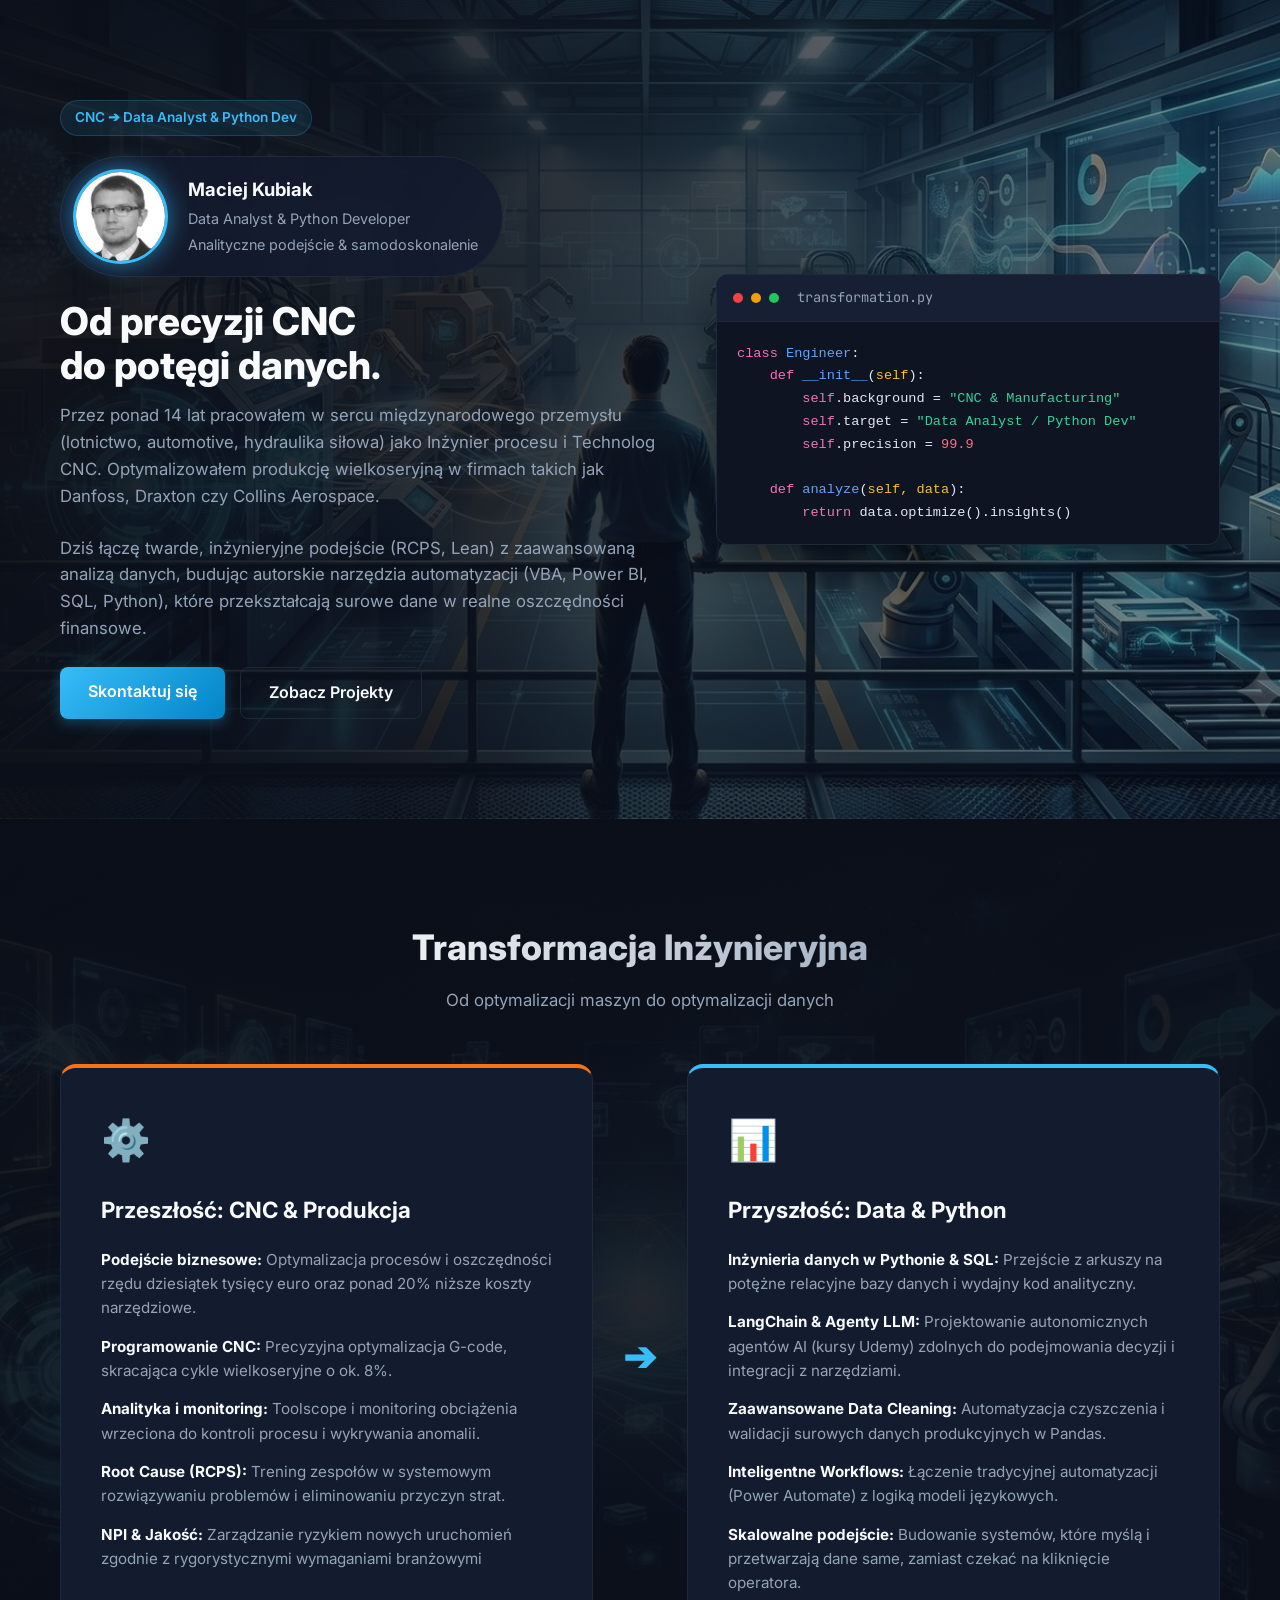
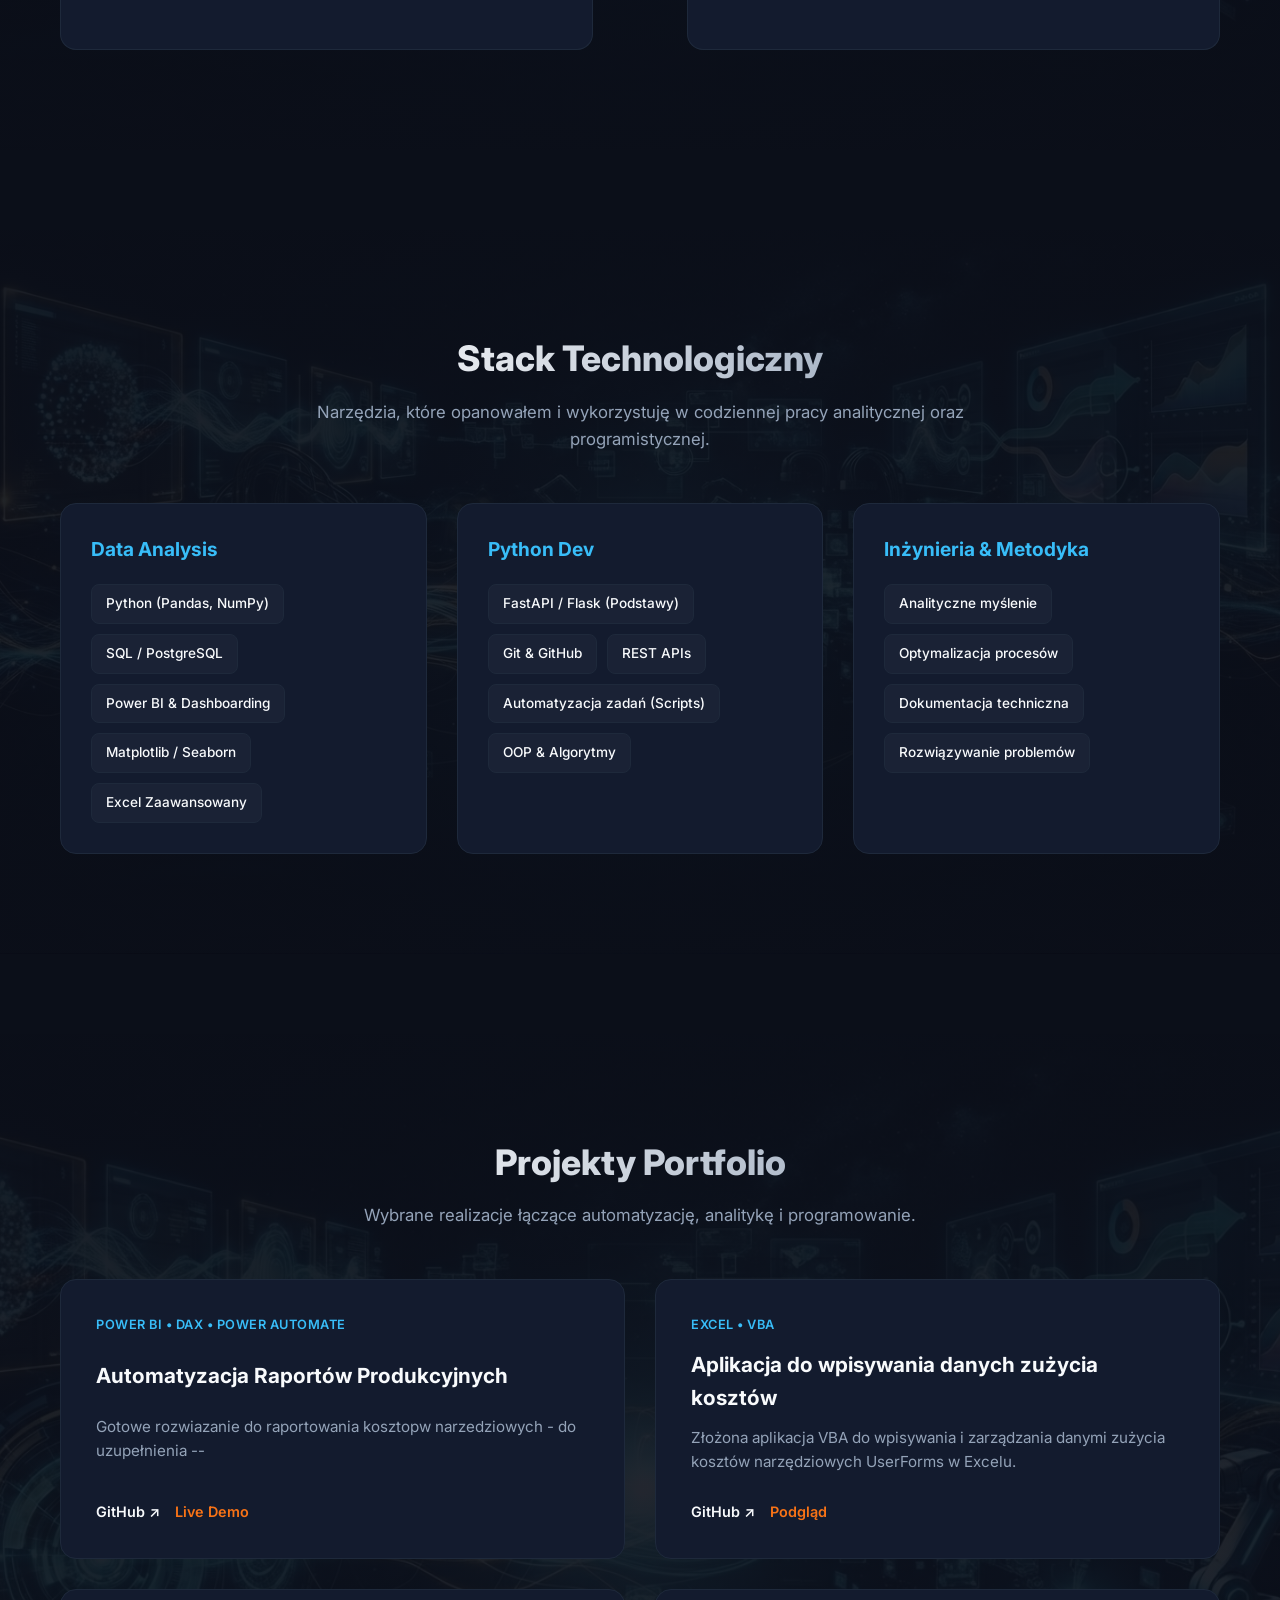
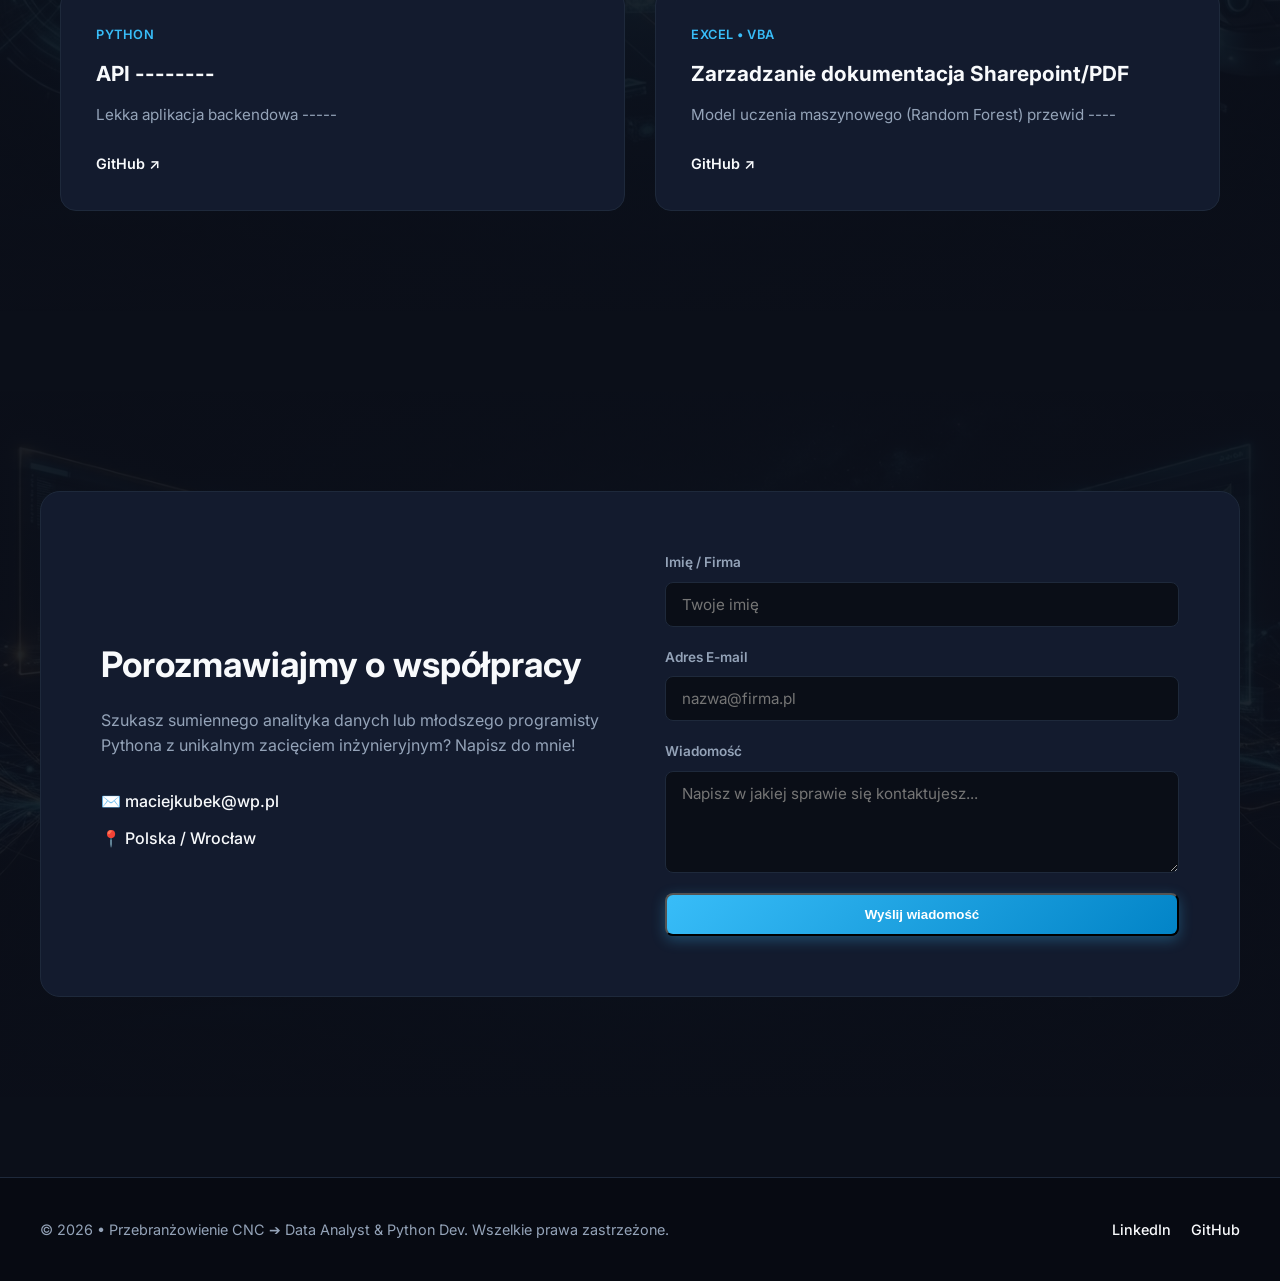
==== index.html @ b167e156 "Beta version of business html card, update css background settings, check data" ====
<!DOCTYPE html>
<html lang="pl">
<head>
    <meta charset="UTF-8">
    <meta name="viewport" content="width=device-width, initial-scale=1.0">
    <title>Od CNC do Danych | Portfolio </title>
    <link rel="stylesheet" href="src/styles/main.css">
    <link rel="stylesheet" href="src/styles/desktop.css" media="(min-width: 768px)">
    <link rel="stylesheet" href="src/styles/mobile.css" media="(max-width: 767px)">
    <link rel="preconnect" href="https://fonts.googleapis.com">
    <link rel="preconnect" href="https://fonts.gstatic.com" crossorigin>
    <link href="https://fonts.googleapis.com/css2?family=Inter:wght@300;400;500;600;700;800&family=JetBrains+Mono:wght@400;700&display=swap" rel="stylesheet">
</head>
<body>

    <!-- Mobile Header / Hamburger Toggle -->
    <header class="mobile-nav-bar">
        <div class="logo">CNC ➔ DATA</div>
        <button class="hamburger" id="hamburgerBtn" aria-label="Menu">
            <span></span>
            <span></span>
            <span></span>
        </button>
    </header>
    <nav class="mobile-menu" id="mobileMenu">
        <a href="#hero">Start</a>
        <a href="#about">Transformacja</a>
        <a href="#skills">Umiejętności</a>
        <a href="#projects">Projekty</a>
        <a href="#contact">Kontakt</a>
    </nav>

    <!-- HERO SECTION - Full width background (outside main-container) -->
    <section id="hero" class="hero-section">
        <div class="hero-inner-wrapper">
            <div class="hero-content">
                <div class="badge">CNC ➔ Data Analyst & Python Dev</div>
                
                <!-- Wyeksponowany personal brand w lewej kolumnie -->
                <div class="hero-profile-box">
                    <img src="src/images/author.jpg" alt="Autor portfolio" class="hero-avatar-large">
                    <div class="hero-profile-text">
                        <strong>Maciej Kubiak</strong>
                        <span>Data Analyst & Python Developer<br>
                        Analityczne podejście & samodoskonalenie</span>
                    </div>
                </div>

                <h1>Od precyzji CNC<br>do potęgi danych.</h1>
                
                <p class="hero-subtitle">
                    Przez ponad 14 lat pracowałem w sercu międzynarodowego przemysłu (lotnictwo, automotive, hydraulika siłowa) jako Inżynier procesu i Technolog CNC. Optymalizowałem produkcję wielkoseryjną w firmach takich jak Danfoss, Draxton czy Collins Aerospace.
                </p>

                <p class="hero-subtitle">
                    Dziś łączę twarde, inżynieryjne podejście (RCPS, Lean) z zaawansowaną analizą danych, budując autorskie narzędzia automatyzacji (VBA, Power BI, SQL, Python), które przekształcają surowe dane w realne oszczędności finansowe.
                </p>

                <div class="hero-buttons">
                    <a href="#contact" class="btn btn-primary">Skontaktuj się</a>
                    <a href="#projects" class="btn btn-outline">Zobacz Projekty</a>
                </div>
            </div>
            
            <div class="hero-card-visual">
                <div class="terminal-box">
                    <div class="terminal-header">
                        <span class="dot red"></span>
                        <span class="dot yellow"></span>
                        <span class="dot green"></span>
                        <span class="terminal-title">transformation.py</span>
                    </div>
                    <pre><code><span class="keyword">class</span> <span class="title">Engineer</span>:
    <span class="keyword">def</span> <span class="title">__init__</span>(<span class="params">self</span>):
        <span class="keyword">self</span>.background = <span class="string">"CNC & Manufacturing"</span>
        <span class="keyword">self</span>.target = <span class="string">"Data Analyst / Python Dev"</span>
        <span class="keyword">self</span>.precision = <span class="number">99.9</span>

    <span class="keyword">def</span> <span class="title">analyze</span>(<span class="params">self, data</span>):
        <span class="keyword">return</span> data.optimize().insights()</code></pre>
                </div>
            </div>
        </div>
    </section>

    <!-- MAIN CONTAINER FOR THE REST OF THE SITE -->
    <main class="main-container">

        <!-- ABOUT / TRANSFORMATION SECTION -->
        <section id="about" class="about-section">
            <div class="section-header">
                <h2>Transformacja Inżynieryjna</h2>
                <p>Od optymalizacji maszyn do optymalizacji danych</p>
            </div>
            <div class="comparison-grid">
                <div class="comp-card cnc-side">
                    <div class="comp-icon">⚙️</div>
                    <h3>Przeszłość: CNC & Produkcja</h3>
                    <ul class="comp-list">
                        <li><strong>Podejście biznesowe:</strong> Optymalizacja procesów i oszczędności rzędu dziesiątek tysięcy euro oraz ponad 20% niższe koszty narzędziowe.</li>
                        <li><strong>Programowanie CNC:</strong> Precyzyjna optymalizacja G-code, skracająca cykle wielkoseryjne o ok. 8%.</li>
                        <li><strong>Analityka i monitoring:</strong> Toolscope i monitoring obciążenia wrzeciona do kontroli procesu i wykrywania anomalii.</li>
                        <li><strong>Root Cause (RCPS):</strong> Trening zespołów w systemowym rozwiązywaniu problemów i eliminowaniu przyczyn strat.</li>
                        <li><strong>NPI & Jakość:</strong> Zarządzanie ryzykiem nowych uruchomień zgodnie z rygorystycznymi wymaganiami branżowymi</li>
                    </ul>
                </div>
                <div class="arrow-bridge">➔</div>
                <div class="comp-card data-side">
                    <div class="comp-icon">📊</div>
                    <h3>Przyszłość: Data & Python</h3>
                    <ul class="comp-list">
                        <li><strong>Inżynieria danych w Pythonie & SQL:</strong> Przejście z arkuszy na potężne relacyjne bazy danych i wydajny kod analityczny.</li>
                        <li><strong>LangChain & Agenty LLM:</strong> Projektowanie autonomicznych agentów AI (kursy Udemy) zdolnych do podejmowania decyzji i integracji z narzędziami.</li>
                        <li><strong>Zaawansowane Data Cleaning:</strong> Automatyzacja czyszczenia i walidacji surowych danych produkcyjnych w Pandas.</li>
                        <li><strong>Inteligentne Workflows:</strong> Łączenie tradycyjnej automatyzacji (Power Automate) z logiką modeli językowych.</li>
                        <li><strong>Skalowalne podejście:</strong> Budowanie systemów, które myślą i przetwarzają dane same, zamiast czekać na kliknięcie operatora.</li>
                    </ul>
                </div>
            </div>
        </section>

        <!-- SKILLS / TECH STACK -->
        <section id="skills" class="skills-section">
            <div class="section-header">
                <h2>Stack Technologiczny</h2>
                <p>Narzędzia, które opanowałem i wykorzystuję w codziennej pracy analitycznej oraz programistycznej.</p>
            </div>
            <div class="skills-grid">
                <div class="skill-category">
                    <h3>Data Analysis</h3>
                    <div class="skill-chips">
                        <span class="chip">Python (Pandas, NumPy)</span>
                        <span class="chip">SQL / PostgreSQL</span>
                        <span class="chip">Power BI & Dashboarding</span>
                        <span class="chip">Matplotlib / Seaborn</span>
                        <span class="chip">Excel Zaawansowany</span>
                    </div>
                </div>
                <div class="skill-category">
                    <h3>Python Dev</h3>
                    <div class="skill-chips">
                        <span class="chip">FastAPI / Flask (Podstawy)</span>
                        <span class="chip">Git & GitHub</span>
                        <span class="chip">REST APIs</span>
                        <span class="chip">Automatyzacja zadań (Scripts)</span>
                        <span class="chip">OOP & Algorytmy</span>
                    </div>
                </div>
                <div class="skill-category">
                    <h3>Inżynieria & Metodyka</h3>
                    <div class="skill-chips">
                        <span class="chip">Analityczne myślenie</span>
                        <span class="chip">Optymalizacja procesów</span>
                        <span class="chip">Dokumentacja techniczna</span>
                        <span class="chip">Rozwiązywanie problemów</span>
                    </div>
                </div>
            </div>
        </section>

        <!-- PROJECTS PORTFOLIO -->
        <section id="projects" class="projects-section">
            <div class="section-header">
                <h2>Projekty Portfolio</h2>
                <p>Wybrane realizacje łączące automatyzację, analitykę i programowanie.</p>
            </div>
            <div class="projects-grid">
                <div class="project-card">
                    <div class="project-tag">Power BI • DAX • Power Automate </div>
                    <h3>Automatyzacja Raportów Produkcyjnych</h3>
                    <p>Gotowe rozwiazanie do raportowania kosztopw narzedziowych - do uzupełnienia --</p>
                    <div class="project-links">
                        <a href="https://github.com" target="_blank" class="project-link">GitHub ↗</a>
                        <a href="#" class="project-link demo">Live Demo</a>
                    </div>
                </div>
                <div class="project-card">
                    <div class="project-tag">Excel • VBA</div>
                    <h3>Aplikacja do wpisywania danych zużycia kosztów</h3>
                    <p>Złożona aplikacja VBA do wpisywania i zarządzania danymi zużycia kosztów narzędziowych UserForms w Excelu.</p>
                    <div class="project-links">
                        <a href="https://github.com" target="_blank" class="project-link">GitHub ↗</a>
                        <a href="#" class="project-link demo">Podgląd</a>
                    </div>
                </div>
                <div class="project-card">
                    <div class="project-tag">Python </div>
                    <h3>API --------</h3>
                    <p>Lekka aplikacja backendowa -----</p>
                    <div class="project-links">
                        <a href="https://github.com" target="_blank" class="project-link">GitHub ↗</a>
                    </div>
                </div>
                <div class="project-card">
                    <div class="project-tag">Excel • VBA</div>
                    <h3>Zarzadzanie dokumentacja Sharepoint/PDF</h3>
                    <p>Model uczenia maszynowego (Random Forest) przewid ---- </p>
                    <div class="project-links">
                        <a href="https://github.com" target="_blank" class="project-link">GitHub ↗</a>
                    </div>
                </div>
            </div>
        </section>

        <!-- CONTACT SECTION -->
        <section id="contact" class="contact-section">
            <div class="contact-container">
                <div class="contact-text">
                    <h2>Porozmawiajmy o współpracy</h2>
                    <p>Szukasz sumiennego analityka danych lub młodszego programisty Pythona z unikalnym zacięciem inżynieryjnym? Napisz do mnie!</p>
                    <div class="contact-details">
                        <span>✉️ maciejkubek@wp.pl</span>
                        <span>📍 Polska / Wrocław </span>
                    </div>
                </div>
                <form class="contact-form" id="contactForm" onsubmit="event.preventDefault(); alert('Wiadomość wysłana pomyślnie!');">
                    <div class="form-group">
                        <label for="name">Imię / Firma</label>
                        <input type="text" id="name" required placeholder="Twoje imię">
                    </div>
                    <div class="form-group">
                        <label for="email">Adres E-mail</label>
                        <input type="email" id="email" required placeholder="nazwa@firma.pl">
                    </div>
                    <div class="form-group">
                        <label for="message">Wiadomość</label>
                        <textarea id="message" rows="4" required placeholder="Napisz w jakiej sprawie się kontaktujesz..."></textarea>
                    </div>
                    <button type="submit" class="btn btn-primary btn-full">Wyślij wiadomość</button>
                </form>
            </div>
        </section>
    </main>

    <footer>
        <div class="footer-content">
            <p>&copy; 2026 • Przebranżowienie CNC ➔ Data Analyst & Python Dev. Wszelkie prawa zastrzeżone.</p>
            <div class="socials">
                <a href="https://linkedin.com" target="_blank">LinkedIn</a>
                <a href="https://github.com" target="_blank">GitHub</a>
            </div>
        </div>
    </footer>

    <script src="src/js/main.js"></script>
</body>
</html>
---- src/styles/main.css ----
* {
    box-sizing: border-box;
    margin: 0;
    padding: 0;
}

:root {
    --bg-color: #0b0f19;
    --card-bg: #131b2e;
    --card-border: #1e293b;
    --text-main: #f8fafc;
    --text-muted: #94a3b8;
    --accent-blue: #38bdf8;
    --accent-orange: #f97316;
    --accent-green: #22c55e;
    --font-sans: 'Inter', sans-serif;
    --font-mono: 'JetBrains Mono', monospace;
}

html {
    scroll-behavior: smooth;
}

body {
    background-color: var(--bg-color);
    color: var(--text-main);
    font-family: var(--font-sans);
    line-height: 1.6;
    overflow-x: hidden;
}

/* Mobile Nav Bar (Hidden on desktop) */
.mobile-nav-bar {
    display: none;
    position: fixed;
    top: 0;
    left: 0;
    width: 100%;
    height: 60px;
    background: rgba(11, 15, 25, 0.95);
    backdrop-filter: blur(10px);
    z-index: 1000;
    justify-content: space-between;
    align-items: center;
    padding: 0 20px;
    border-bottom: 1px solid var(--card-border);
}

.mobile-nav-bar .logo {
    font-weight: 800;
    color: var(--accent-blue);
    font-size: 1.1rem;
}

.hamburger {
    background: none;
    border: none;
    cursor: pointer;
    display: flex;
    flex-direction: column;
    justify-content: space-between;
    width: 24px;
    height: 18px;
}

.hamburger span {
    display: block;
    height: 2px;
    width: 100%;
    background: var(--text-main);
    border-radius: 2px;
    transition: 0.3s;
}

.mobile-menu {
    display: none;
    position: fixed;
    top: 60px;
    left: 0;
    width: 100%;
    background: var(--card-bg);
    flex-direction: column;
    padding: 20px;
    border-bottom: 1px solid var(--card-border);
    z-index: 999;
}

.mobile-menu.active {
    display: flex;
}

.mobile-menu a {
    color: var(--text-main);
    text-decoration: none;
    padding: 12px 0;
    font-weight: 500;
    border-bottom: 1px solid rgba(255,255,255,0.05);
}

.mobile-menu a:last-child {
    border-bottom: none;
}

/* Buttons */
.btn {
    display: inline-block;
    padding: 12px 28px;
    border-radius: 8px;
    font-weight: 600;
    text-decoration: none;
    transition: all 0.2s ease;
    cursor: pointer;
    text-align: center;
}

.btn-primary {
    background: linear-gradient(135deg, var(--accent-blue), #0284c7);
    color: #fff;
    box-shadow: 0 4px 14px rgba(56, 189, 248, 0.3);
}

.btn-primary:hover {
    transform: translateY(-2px);
    box-shadow: 0 6px 20px rgba(56, 189, 248, 0.4);
}

.btn-outline {
    background: transparent;
    color: var(--text-main);
    border: 1px solid var(--card-border);
}

.btn-outline:hover {
    border-color: var(--accent-blue);
    color: var(--accent-blue);
}

.btn-full {
    width: 100%;
}

/* Section Header */
.section-header {
    text-align: center;
    max-width: 700px;
    margin: 0 auto 50px auto;
}

.section-header h2 {
    font-size: 2.2rem;
    font-weight: 800;
    margin-bottom: 12px;
    background: linear-gradient(to right, #fff, var(--text-muted));
    -webkit-background-clip: text;
    -webkit-text-fill-color: transparent;
}

.section-header p {
    color: var(--text-muted);
    font-size: 1.05rem;
}

/* Footer */
footer {
    background: #070a12;
    padding: 40px 20px;
    border-top: 1px solid var(--card-border);
    text-align: center;
    color: var(--text-muted);
    font-size: 0.9rem;
}

.footer-content {
    max-width: 1200px;
    margin: 0 auto;
    display: flex;
    justify-content: space-between;
    align-items: center;
    flex-wrap: wrap;
    gap: 20px;
}

.socials {
    display: flex;
    gap: 20px;
}

.socials a {
    color: var(--text-main);
    text-decoration: none;
    font-weight: 500;
}

.socials a:hover {
    color: var(--accent-blue);
}
---- src/styles/desktop.css ----
/* ================================================================= */
/* Base Setup & Variables                                            */
/* ================================================================= */
* {
    box-sizing: border-box;
    margin: 0;
    padding: 0;
}

:root {
    --bg-color: #0b0f19;
    --card-bg: #131b2e;
    --card-border: #1e293b;
    --text-main: #f8fafc;
    --text-muted: #94a3b8;
    --accent-blue: #38bdf8;
    --accent-orange: #f97316;
    --accent-green: #22c55e;
    --font-sans: 'Inter', sans-serif;
    --font-mono: 'JetBrains Mono', monospace;
}

html {
    scroll-behavior: smooth;
}

body {
    background-color: var(--bg-color);
    color: var(--text-main);
    font-family: var(--font-sans);
    line-height: 1.6;
    overflow-x: hidden;
}

/* --- Main Container --- */
.main-container {
    width: 100%;
    max-width: 100vw;
    overflow-x: hidden;
    margin: 0;
    padding: 0;
}

/* ================================================================= */
/* Navigation & Buttons                                              */
/* ================================================================= */
.mobile-nav-bar {
    display: none;
    position: fixed;
    top: 0;
    left: 0;
    width: 100%;
    height: 60px;
    background: rgba(11, 15, 25, 0.95);
    backdrop-filter: blur(10px);
    z-index: 1000;
    justify-content: space-between;
    align-items: center;
    padding: 0 20px;
    border-bottom: 1px solid var(--card-border);
}

.mobile-nav-bar .logo {
    font-weight: 800;
    color: var(--accent-blue);
    font-size: 1.1rem;
}

.hamburger {
    background: none;
    border: none;
    cursor: pointer;
    display: flex;
    flex-direction: column;
    justify-content: space-between;
    width: 24px;
    height: 18px;
}

.hamburger span {
    display: block;
    height: 2px;
    width: 100%;
    background: var(--text-main);
    border-radius: 2px;
    transition: 0.3s;
}

.mobile-menu {
    display: none;
    position: fixed;
    top: 60px;
    left: 0;
    width: 100%;
    background: var(--card-bg);
    flex-direction: column;
    padding: 20px;
    border-bottom: 1px solid var(--card-border);
    z-index: 999;
}

.mobile-menu.active {
    display: flex;
}

.mobile-menu a {
    color: var(--text-main);
    text-decoration: none;
    padding: 12px 0;
    font-weight: 500;
    border-bottom: 1px solid rgba(255,255,255,0.05);
}

.mobile-menu a:last-child {
    border-bottom: none;
}

/* Buttons */
.btn {
    display: inline-block;
    padding: 12px 28px;
    border-radius: 8px;
    font-weight: 600;
    text-decoration: none;
    transition: all 0.2s ease;
    cursor: pointer;
    text-align: center;
}

.btn-primary {
    background: linear-gradient(135deg, var(--accent-blue), #0284c7);
    color: #fff;
    box-shadow: 0 4px 14px rgba(56, 189, 248, 0.3);
}

.btn-primary:hover {
    transform: translateY(-2px);
    box-shadow: 0 6px 20px rgba(56, 189, 248, 0.4);
}

.btn-outline {
    background: transparent;
    color: var(--text-main);
    border: 1px solid var(--card-border);
}

.btn-outline:hover {
    border-color: var(--accent-blue);
    color: var(--accent-blue);
}

.btn-full {
    width: 100%;
}

/* Section Header */
.section-header {
    text-align: center;
    max-width: 700px;
    margin: 0 auto 50px auto;
}

.section-header h2 {
    font-size: 2.2rem;
    font-weight: 800;
    margin-bottom: 12px;
    background: linear-gradient(to right, #fff, var(--text-muted));
    -webkit-background-clip: text;
    -webkit-text-fill-color: transparent;
}

.section-header p {
    color: var(--text-muted);
    font-size: 1.05rem;
}


/* ================================================================= */
/* Desktop Specific Layout (>768px)                                   */
/* ================================================================= */

/* --- Hero Section --- */
.hero-section {
    position: relative;
    width: 100%;
    margin: 0;
    background-color: #0b0f19;
    overflow: hidden;
}

.hero-section::before {
    content: '';
    position: absolute;
    top: 0;
    left: 50%;
    transform: translateX(-50%);
    width: 100%;
    max-width: 1920px;
    height: 100%;
    background-image: linear-gradient(
            to right, 
            rgba(11, 15, 25, 0.95) 0%, 
            rgba(11, 15, 25, 0.8) 50%, 
            rgba(11, 15, 25, 0.4) 100%
        ),
        url('../images/hero-bg.jpg');
    background-size: cover;
    background-position: center;
    backdrop-filter: blur(4px);
    background-repeat: no-repeat;
    z-index: 0;
}

.hero-inner-wrapper {
    position: relative;
    z-index: 1;
    max-width: 1200px;
    margin: 0 auto;
    display: grid;
    grid-template-columns: 1.1fr 0.9fr;
    gap: 40px;
    align-items: center;
    min-height: 90vh; /* Przywrócona odpowiednia wysokość sekcji startowej */
    padding: 100px 20px;
    box-sizing: border-box;
}

.badge {
    display: inline-block;
    padding: 6px 14px;
    background: rgba(56, 189, 248, 0.1);
    color: var(--accent-blue);
    border-radius: 20px;
    font-size: 0.85rem;
    font-weight: 600;
    margin-bottom: 20px;
    border: 1px solid rgba(56, 189, 248, 0.2);
}

/* Profile Box & Avatar */
.hero-profile-box {
    display: flex;
    align-items: center;
    gap: 20px;
    margin-bottom: 22px;
    background: rgba(19, 27, 46, 0.85);
    border: 1px solid var(--card-border);
    padding: 12px 24px 12px 12px;
    border-radius: 70px;
    width: fit-content;
    backdrop-filter: blur(10px);
}

.hero-avatar-large {
    width: 95px;
    height: 95px;
    border-radius: 50%;
    object-fit: cover;
    object-position: center top;
    border: 3px solid var(--accent-blue);
    box-shadow: 0 0 25px rgba(56, 189, 248, 0.6);
}

.hero-profile-text strong {
    display: block;
    font-size: 1.15rem;
    color: var(--text-main);
    margin-bottom: 2px;
}

.hero-profile-text span {
    font-size: 0.9rem;
    color: var(--text-muted);
}

/* Hero Typography & Content */
.hero-content h1 {
    font-size: 2.4rem;
    font-weight: 800;
    line-height: 1.15;
    margin-bottom: 15px;
}

.hero-subtitle {
    color: var(--text-muted);
    font-size: 1.05rem;
    margin-bottom: 25px;
}

.hero-buttons {
    display: flex;
    gap: 15px;
}

.hero-card-visual {
    position: relative;
    width: 100%;
}

/* Terminal Box Component */
.terminal-box {
    background: #0e1422;
    border: 1px solid var(--card-border);
    border-radius: 12px;
    overflow: hidden;
    box-shadow: 0 20px 40px rgba(0, 0, 0, 0.5);
}

.terminal-header {
    background: #161f33;
    padding: 12px 16px;
    display: flex;
    align-items: center;
    gap: 8px;
    border-bottom: 1px solid var(--card-border);
}

.dot {
    width: 10px;
    height: 10px;
    border-radius: 50%;
}

.dot.red { background: #ef4444; }
.dot.yellow { background: #f59e0b; }
.dot.green { background: #22c55e; }

.terminal-title {
    margin-left: 10px;
    font-size: 0.85rem;
    color: var(--text-muted);
    font-family: var(--font-mono);
}

.terminal-box pre {
    padding: 20px;
    font-family: var(--font-mono);
    font-size: 0.85rem;
    overflow-x: auto;
    color: #e2e8f0;
}

.terminal-box .keyword { color: #f472b6; }
.terminal-box .title { color: #60a5fa; }
.terminal-box .string { color: #34d399; }
.terminal-box .params { color: #fbbf24; }
.terminal-box .number { color: #fb7185; }


/* --- Global Sections (About, Skills, Projects, Contact) --- */
.about-section,
.skills-section,
.projects-section,
.contact-section {
    position: relative;
    width: 100%;
    background-color: #0b0f19;
    overflow: hidden;
    /* Przywrócone solidne paddingi pionowe, żeby sekcje miały odpowiednią wysokość */
    padding-top: 100px;
    padding-bottom: 100px;
    margin-bottom: 80px;
}

.about-section::before,
.skills-section::before,
.projects-section::before,
.contact-section::before {
    content: '';
    position: absolute;
    top: 0;
    left: 50%;
    transform: translateX(-50%);
    width: 100%;
    max-width: 1920px;
    height: 100%;
    background-image: linear-gradient(
            to bottom, 
            rgba(11, 15, 25, 0.95) 0%, 
            rgba(11, 15, 25, 0.90) 50%, 
            rgba(11, 15, 25, 0.95) 100%
        ),
        url('../images/background.jpg');
    background-size: cover;
    background-position: center;
    background-repeat: no-repeat;
    z-index: 0;
}

.about-section > *,
.skills-section > *,
.projects-section > *,
.contact-section > * {
    position: relative;
    z-index: 1;
}

/* --- About / Transformation Section --- */
.comparison-grid {
    max-width: 1200px;
    margin: 0 auto;
    padding: 0 20px;
    display: grid;
    grid-template-columns: 1fr auto 1fr;
    gap: 30px;
    align-items: center;
    box-sizing: border-box;
}

.comp-card {
    background: var(--card-bg);
    border: 1px solid var(--card-border);
    border-radius: 16px;
    padding: 40px;
    height: 100%;
}

.cnc-side { border-top: 4px solid var(--accent-orange); }
.data-side { border-top: 4px solid var(--accent-blue); }

.comp-icon {
    font-size: 2.5rem;
    margin-bottom: 20px;
}

.comp-card h3 {
    font-size: 1.4rem;
    margin-bottom: 20px;
}

.comp-list {
    list-style: none;
}

.comp-list li {
    margin-bottom: 14px;
    color: var(--text-muted);
    font-size: 0.95rem;
}

.comp-list li strong {
    color: var(--text-main);
}

.arrow-bridge {
    font-size: 2.5rem;
    color: var(--accent-blue);
    text-align: center;
    font-weight: bold;
}

/* --- Skills Section --- */
.skills-grid {
    max-width: 1200px;
    margin: 0 auto;
    padding: 0 20px;
    display: grid;
    grid-template-columns: repeat(3, 1fr);
    gap: 30px;
    box-sizing: border-box;
}

.skill-category {
    background: var(--card-bg);
    border: 1px solid var(--card-border);
    border-radius: 16px;
    padding: 30px;
}

.skill-category h3 {
    font-size: 1.2rem;
    margin-bottom: 20px;
    color: var(--accent-blue);
}

.skill-chips {
    display: flex;
    flex-wrap: wrap;
    gap: 10px;
}

.chip {
    background: rgba(255, 255, 255, 0.03);
    border: 1px solid var(--card-border);
    padding: 8px 14px;
    border-radius: 8px;
    font-size: 0.85rem;
    font-weight: 500;
}

/* --- Projects Section --- */
.projects-grid {
    max-width: 1200px;
    margin: 0 auto;
    padding: 0 20px;
    display: grid;
    grid-template-columns: repeat(2, 1fr);
    gap: 30px;
    box-sizing: border-box;
}

.project-card {
    background: var(--card-bg);
    border: 1px solid var(--card-border);
    border-radius: 16px;
    padding: 35px;
    display: flex;
    flex-direction: column;
    justify-content: space-between;
    transition: transform 0.2s ease, border-color 0.2s ease;
}

.project-card:hover {
    transform: translateY(-5px);
    border-color: var(--accent-blue);
}

.project-tag {
    font-size: 0.8rem;
    font-weight: 600;
    color: var(--accent-blue);
    text-transform: uppercase;
    letter-spacing: 0.5px;
    margin-bottom: 12px;
}

.project-card h3 {
    font-size: 1.3rem;
    margin-bottom: 12px;
}

.project-card p {
    color: var(--text-muted);
    font-size: 0.95rem;
    margin-bottom: 25px;
}

.project-links {
    display: flex;
    gap: 15px;
}

.project-link {
    color: var(--text-main);
    text-decoration: none;
    font-weight: 600;
    font-size: 0.9rem;
}

.project-link:hover {
    color: var(--accent-blue);
}

.project-link.demo {
    color: var(--accent-orange);
}

/* --- Contact Section --- */
.contact-container {
    max-width: 1200px;
    margin: 0 auto;
    padding: 60px;
    background: var(--card-bg);
    border: 1px solid var(--card-border);
    border-radius: 20px;
    display: grid;
    grid-template-columns: 1fr 1fr;
    gap: 50px;
    align-items: center;
    box-sizing: border-box;
}

.contact-text h2 {
    font-size: 2.2rem;
    margin-bottom: 15px;
}

.contact-text p {
    color: var(--text-muted);
    margin-bottom: 30px;
}

.contact-details {
    display: flex;
    flex-direction: column;
    gap: 12px;
    color: var(--text-main);
    font-weight: 500;
}

.contact-form {
    display: flex;
    flex-direction: column;
    gap: 20px;
}

.form-group {
    display: flex;
    flex-direction: column;
    gap: 8px;
}

.form-group label {
    font-size: 0.85rem;
    font-weight: 600;
    color: var(--text-muted);
}

.form-group input, 
.form-group textarea {
    background: #0a0e17;
    border: 1px solid var(--card-border);
    border-radius: 8px;
    padding: 12px 16px;
    color: var(--text-main);
    font-family: var(--font-sans);
    font-size: 0.95rem;
}

.form-group input:focus, 
.form-group textarea:focus {
    outline: none;
    border-color: var(--accent-blue);
}

/* ================================================================= */
/* Footer                                                            */
/* ================================================================= */
footer {
    background: #070a12;
    padding: 40px 20px;
    border-top: 1px solid var(--card-border);
    text-align: center;
    color: var(--text-muted);
    font-size: 0.9rem;
}

.footer-content {
    max-width: 1200px;
    margin: 0 auto;
    display: flex;
    justify-content: space-between;
    align-items: center;
    flex-wrap: wrap;
    gap: 20px;
}

.socials {
    display: flex;
    gap: 20px;
}

.socials a {
    color: var(--text-main);
    text-decoration: none;
    font-weight: 500;
}

.socials a:hover {
    color: var(--accent-blue);
}
---- src/styles/mobile.css ----
/* ================================================================= */
/* Mobile Specific Layout (<768px) - Final Clean Fix                 */
/* ================================================================= */

.mobile-nav-bar {
    display: flex;
}

.main-container {
    padding: 0;
    max-width: 100%;
}

/* Hero Section Mobile */
.hero-section {
    display: flex;
    flex-direction: column;
    padding: 85px 16px 50px 16px;
    width: 100%;
    background: linear-gradient(
            to bottom, 
            rgba(11, 15, 25, 0.95) 0%, 
            rgba(11, 15, 25, 0.85) 100%
        ),
        url('../images/hero-bg.jpg');
    background-size: cover;
    background-position: center;
}

.hero-inner-wrapper {
    display: flex;
    flex-direction: column;
    gap: 20px;
    padding: 0;
}

/* PRZENIESIENIE I STYLIZACJA: Boks profilu z awatarem u góry */
.hero-profile-box {
    display: flex;
    flex-direction: column;
    align-items: center;
    text-align: center;
    background: rgba(19, 27, 46, 0.85);
    backdrop-filter: blur(10px);
    border: 1px solid rgba(56, 189, 248, 0.3);
    padding: 20px;
    border-radius: 20px;
    width: 100%;
    margin-bottom: 10px;
    box-shadow: 0 10px 30px rgba(0, 0, 0, 0.5);
    box-sizing: border-box;
    order: -1; /* Wymuszenie pojawienia się na samym początku sekcji */
}

.hero-avatar-large {
    width: 90px;
    height: 90px;
    border-radius: 50%;
    object-fit: cover;
    object-position: center top;
    border: 3px solid var(--accent-blue);
    box-shadow: 0 0 20px rgba(56, 189, 248, 0.4);
    margin-bottom: 12px;
}

.hero-profile-text strong {
    display: block;
    font-size: 1.1rem;
    color: var(--text-main);
    margin-bottom: 4px;
}

.hero-profile-text span {
    font-size: 0.85rem;
    color: var(--text-muted);
}

.hero-content h1 {
    font-size: 1.8rem;
    line-height: 1.2;
    margin-bottom: 12px;
}

.hero-subtitle {
    font-size: 0.95rem;
    color: var(--text-muted);
    margin-bottom: 20px;
}

.hero-buttons {
    display: flex;
    flex-direction: column;
    gap: 10px;
    width: 100%;
}

.hero-buttons .btn {
    width: 100%;
    text-align: center;
    padding: 10px 20px;
}

/* CAŁKOWITE USUNIĘCIE STAREGO TERMINALA Z DOŁU */
.hero-card-visual {
    display: none !important;
}

/* Global Sections Mobile Background & Proper Scaling */
.about-section,
.skills-section,
.projects-section,
.contact-section {
    padding: 60px 16px;
    width: 100%;
    box-sizing: border-box;
    background: 
        linear-gradient(
            to bottom, 
            rgba(11, 15, 25, 0.95) 0%, 
            rgba(11, 15, 25, 0.90) 50%, 
            rgba(11, 15, 25, 0.95) 100%
        ),
        url('../images/background.jpg');
    background-size: cover;
    background-position: center;
    background-repeat: no-repeat;
}

/* Section Headers Scaling for Mobile */
.section-header {
    margin: 0 auto 30px auto;
    padding: 0 10px;
}

.section-header h2 {
    font-size: 1.6rem;
    line-height: 1.25;
}

.section-header p {
    font-size: 0.9rem;
}

/* Transformation / About Section */
.comparison-grid {
    display: flex;
    flex-direction: column;
    gap: 20px;
}

.arrow-bridge {
    transform: rotate(90deg);
    margin: 5px auto;
    text-align: center;
    font-size: 2rem;
}

/* Skills Section */
.skills-grid {
    display: flex;
    flex-direction: column;
    gap: 20px;
}

/* Projects Section */
.projects-grid {
    display: flex;
    flex-direction: column;
    gap: 20px;
}

/* Karty w sekcjach mobilnych (wspólne style) */
.comp-card,
.skill-category,
.project-card,
.contact-container {
    background: rgba(19, 27, 46, 0.75); /* Półprzezroczyste tło */
    backdrop-filter: blur(12px);         /* Efekt rozmycia tła pod kartą */
    -webkit-backdrop-filter: blur(12px); /* Wsparcie dla przeglądarki Safari */
    border: 1px solid rgba(56, 189, 248, 0.2); /* Delikatna, spójna ramka */
    border-radius: 16px;
    padding: 24px 20px;
    box-sizing: border-box;
    width: 100%;
    box-shadow: 0 8px 32px rgba(0, 0, 0, 0.3); /* Dodatkowa głębia */
}

.comp-card h3,
.project-card h3 {
    font-size: 1.2rem;
}

.comp-list li {
    font-size: 0.9rem;
    margin-bottom: 10px;
}

/* Korekta wyglądu tekstu wewnątrz kart w Stacku */
.skill-category .skill-chips, 
.skill-category p,
.comp-card ul {
    margin-top: 12px;
}

/* Contact Section */
.contact-container {
    display: flex;
    flex-direction: column;
    gap: 25px;
}

.contact-text h2 {
    font-size: 1.6rem;
}

.contact-form {
    display: flex;
    flex-direction: column;
    gap: 15px;
}

/* Footer */
.footer-content {
    flex-direction: column;
    text-align: center;
    gap: 15px;
    padding: 20px 16px;
}
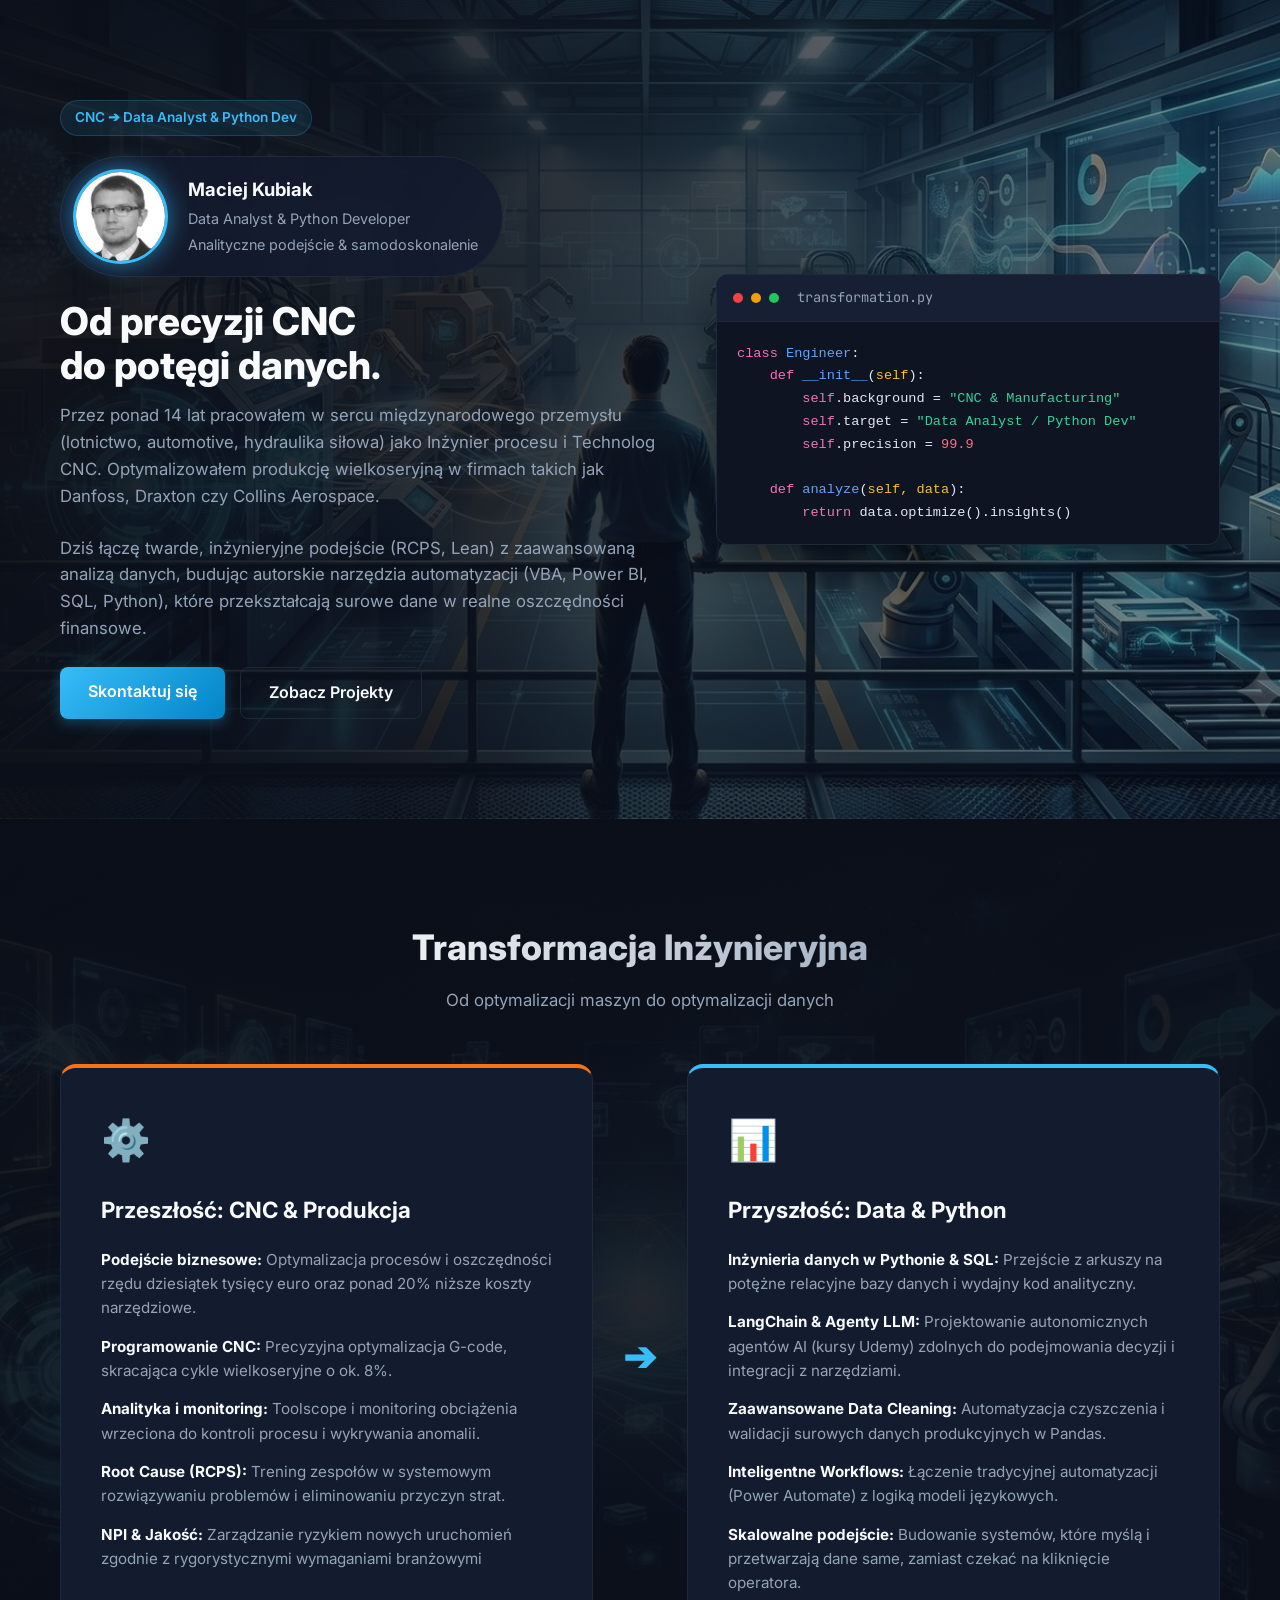
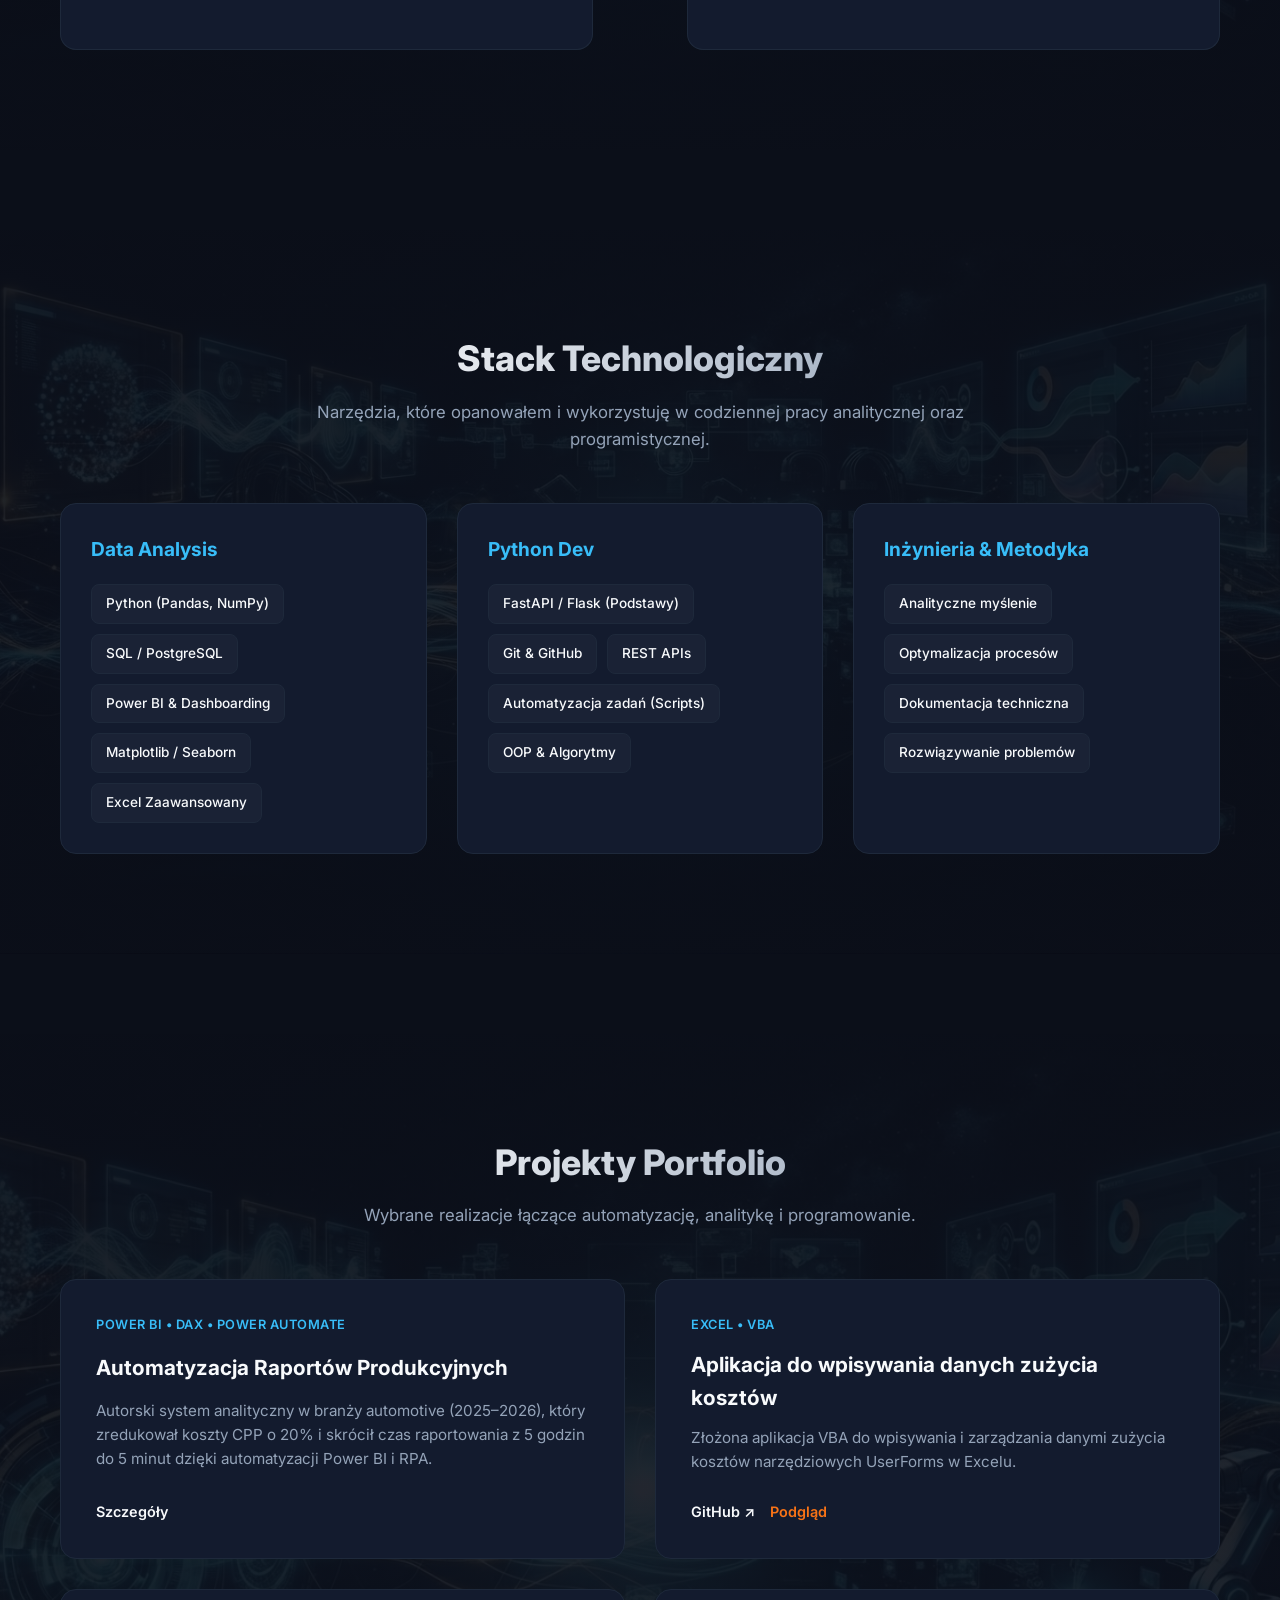
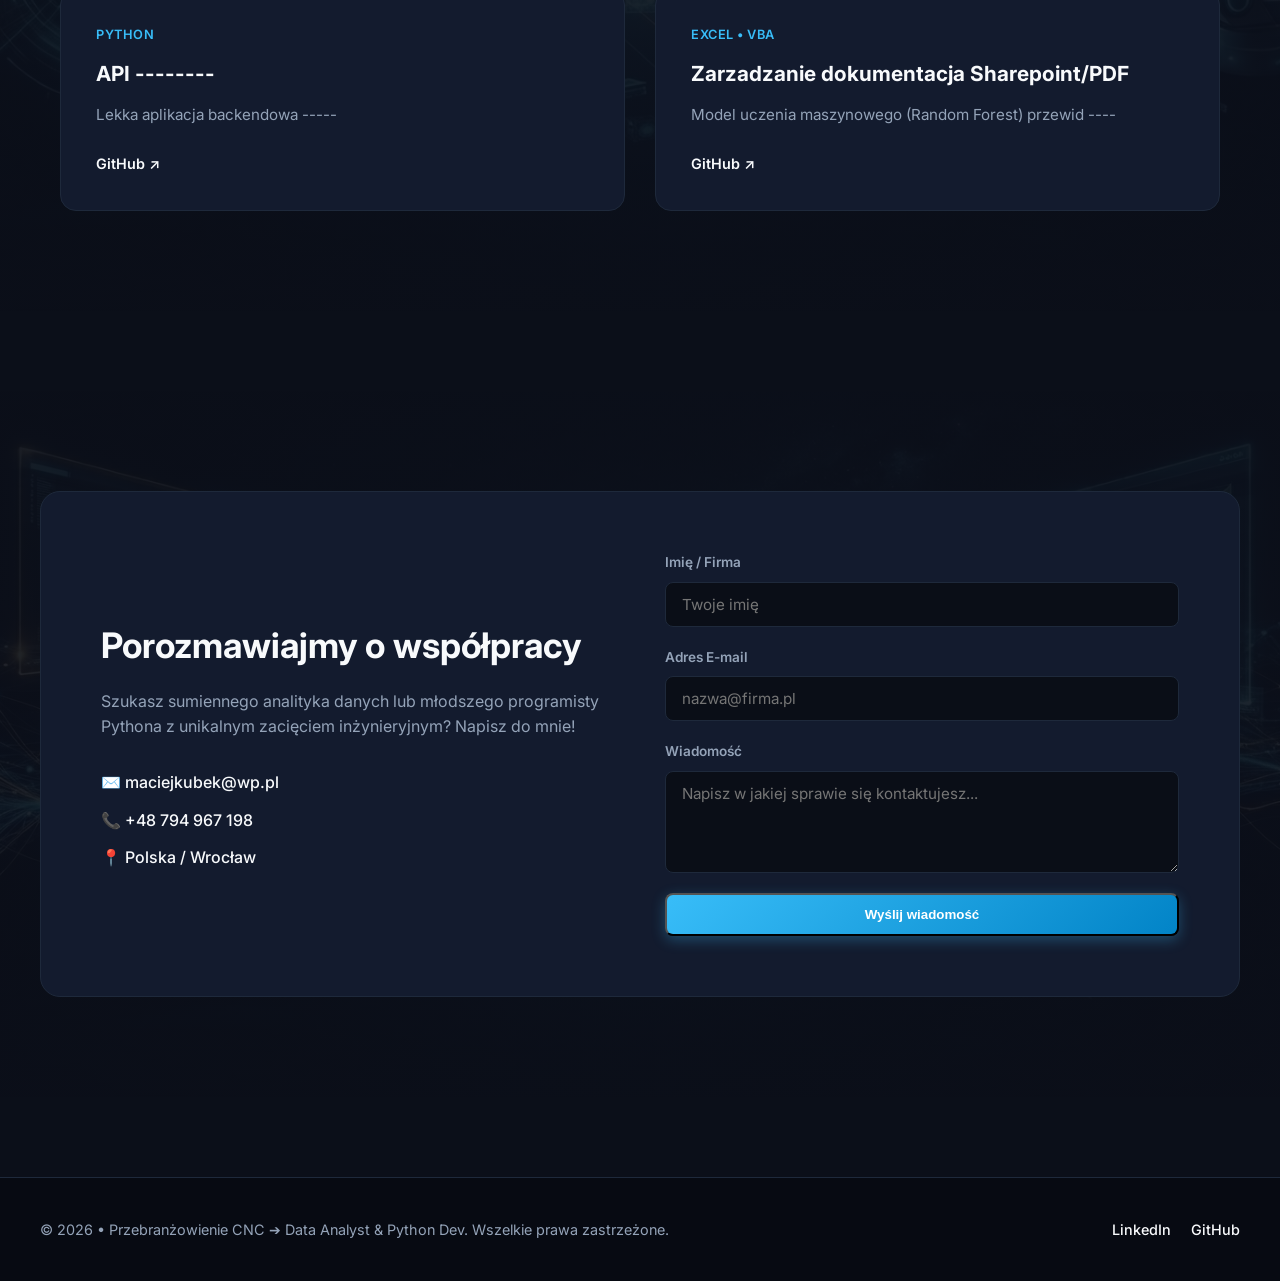
==== commit 3bece032: "update data, add projects data and new template projects.html + projects.css, add photo to projects" ====
--- a/index.html
+++ b/index.html
@@ -168,10 +168,10 @@
                 <div class="project-card">
                     <div class="project-tag">Power BI • DAX • Power Automate </div>
                     <h3>Automatyzacja Raportów Produkcyjnych</h3>
-                    <p>Gotowe rozwiazanie do raportowania kosztopw narzedziowych - do uzupełnienia --</p>
-                    <div class="project-links">
-                        <a href="https://github.com" target="_blank" class="project-link">GitHub ↗</a>
-                        <a href="#" class="project-link demo">Live Demo</a>
+                    <p>Autorski system analityczny w branży automotive (2025–2026), który zredukował koszty CPP o 20% i skrócił czas raportowania z 5 godzin do 5 minut dzięki automatyzacji Power BI i RPA.</p>
+                    <div class="project-links">
+                        <a href="projects/project1.html" target="_blank" class="project-link">Szczegóły</a>
+                        <!-- <a href="#" class="project-link demo">Live Demo</a> -->
                     </div>
                 </div>
                 <div class="project-card">
@@ -210,6 +210,7 @@
                     <p>Szukasz sumiennego analityka danych lub młodszego programisty Pythona z unikalnym zacięciem inżynieryjnym? Napisz do mnie!</p>
                     <div class="contact-details">
                         <span>✉️ maciejkubek@wp.pl</span>
+                        <span>📞 +48 794 967 198</span>
                         <span>📍 Polska / Wrocław </span>
                     </div>
                 </div>
--- a/src/styles/desktop.css
+++ b/src/styles/desktop.css
@@ -658,4 +658,5 @@
 
 .socials a:hover {
     color: var(--accent-blue);
-}+}
+
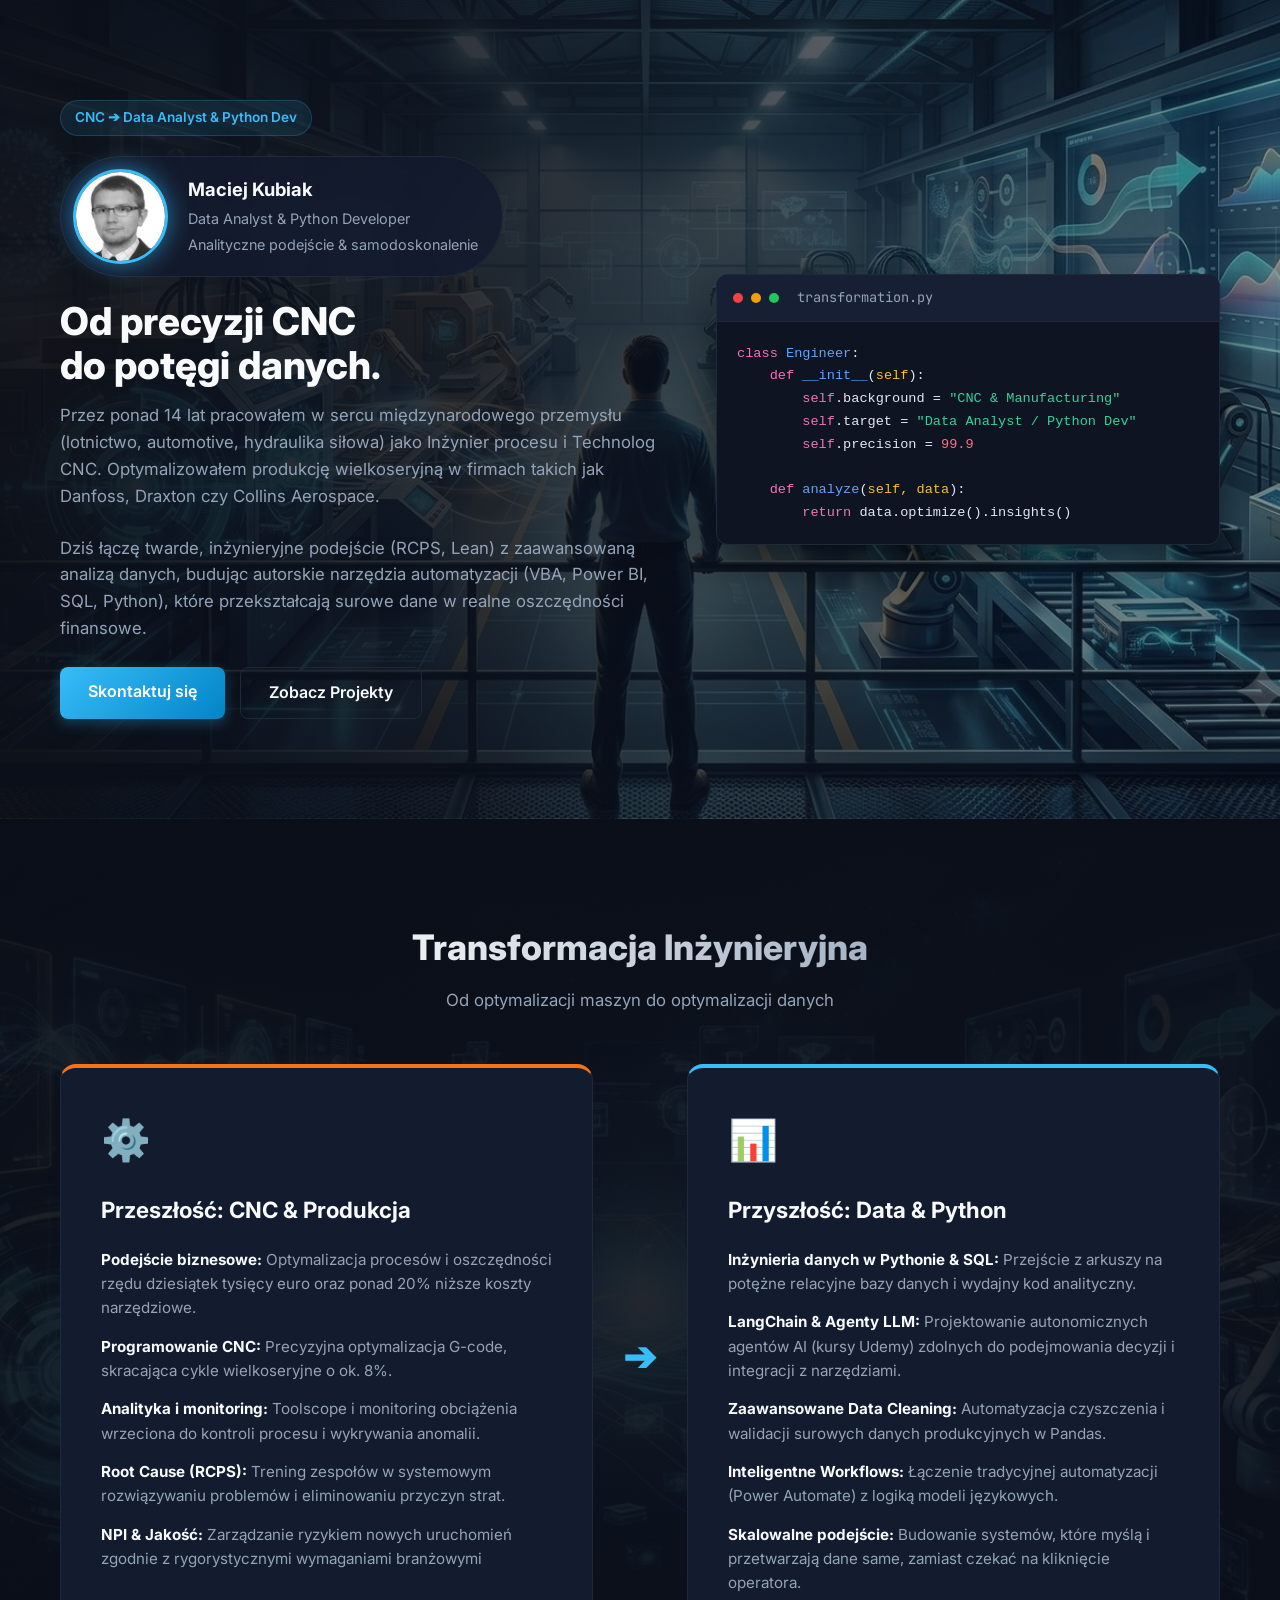
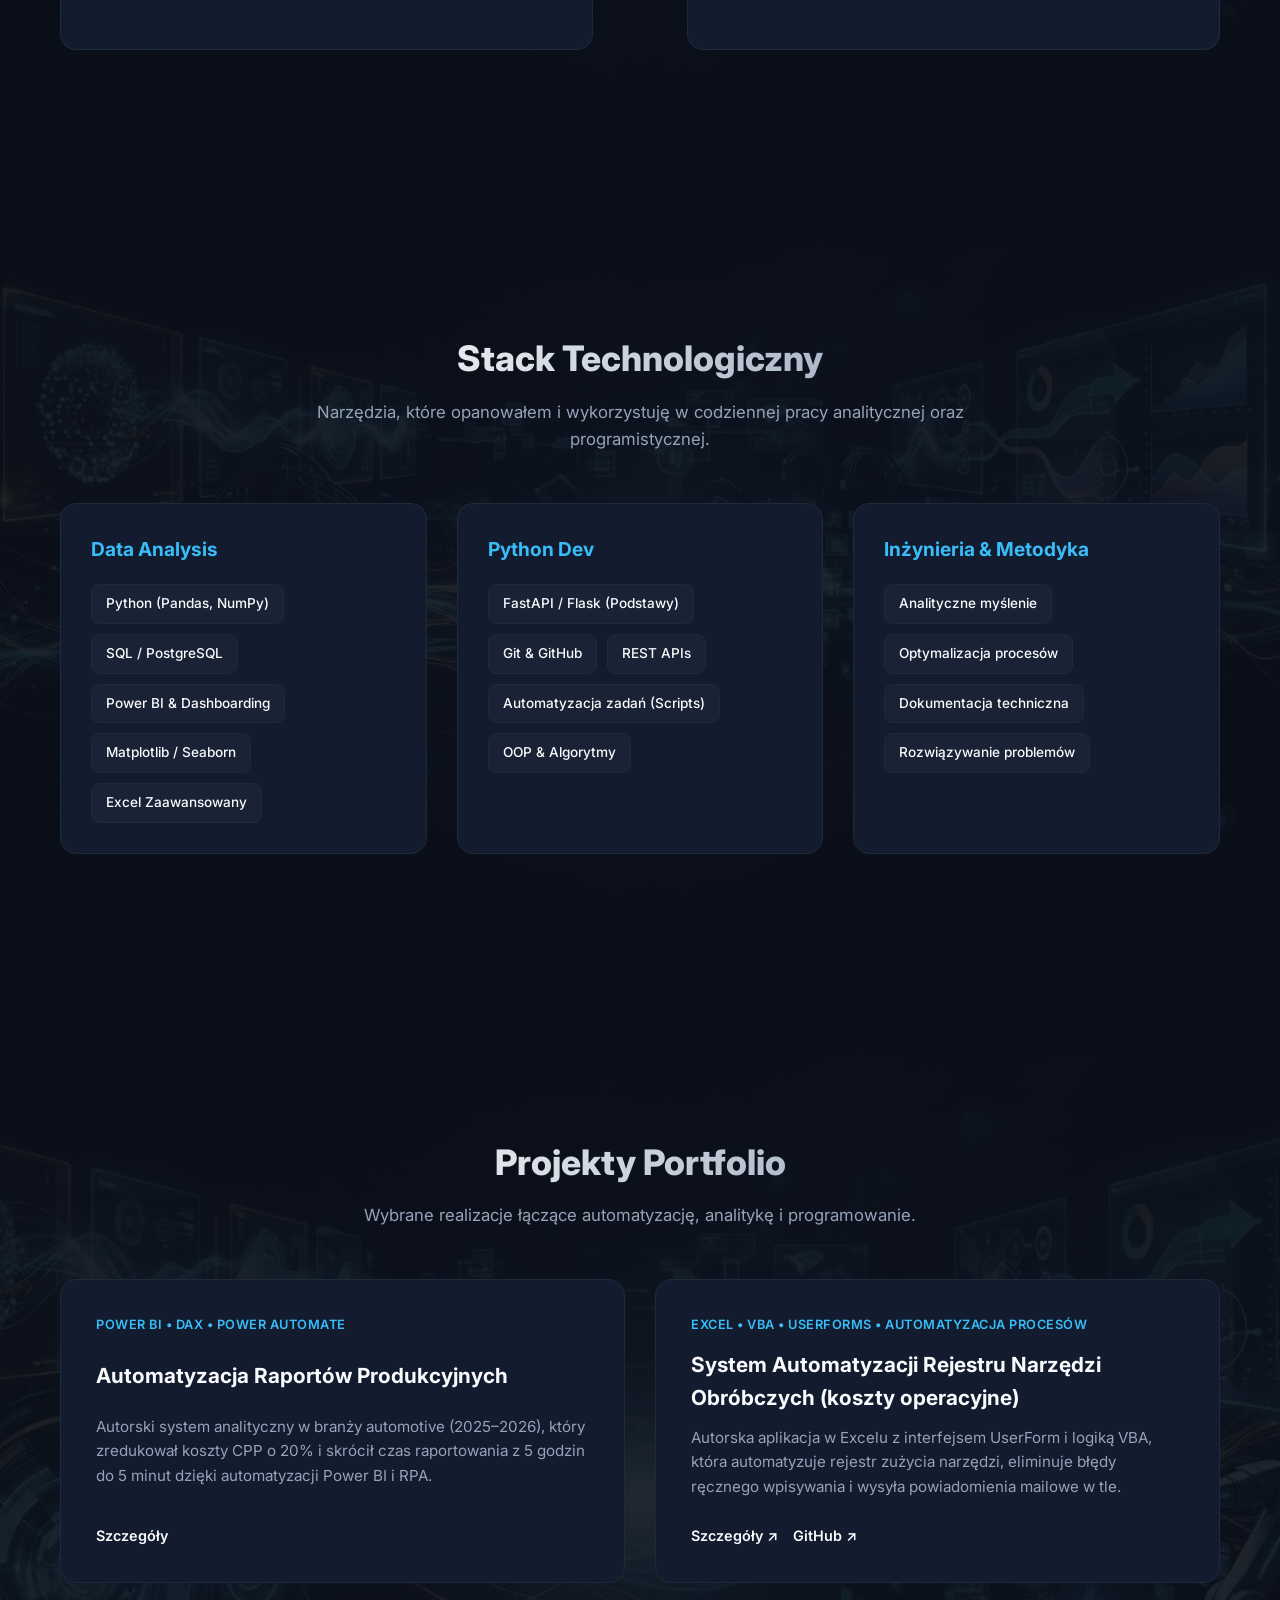
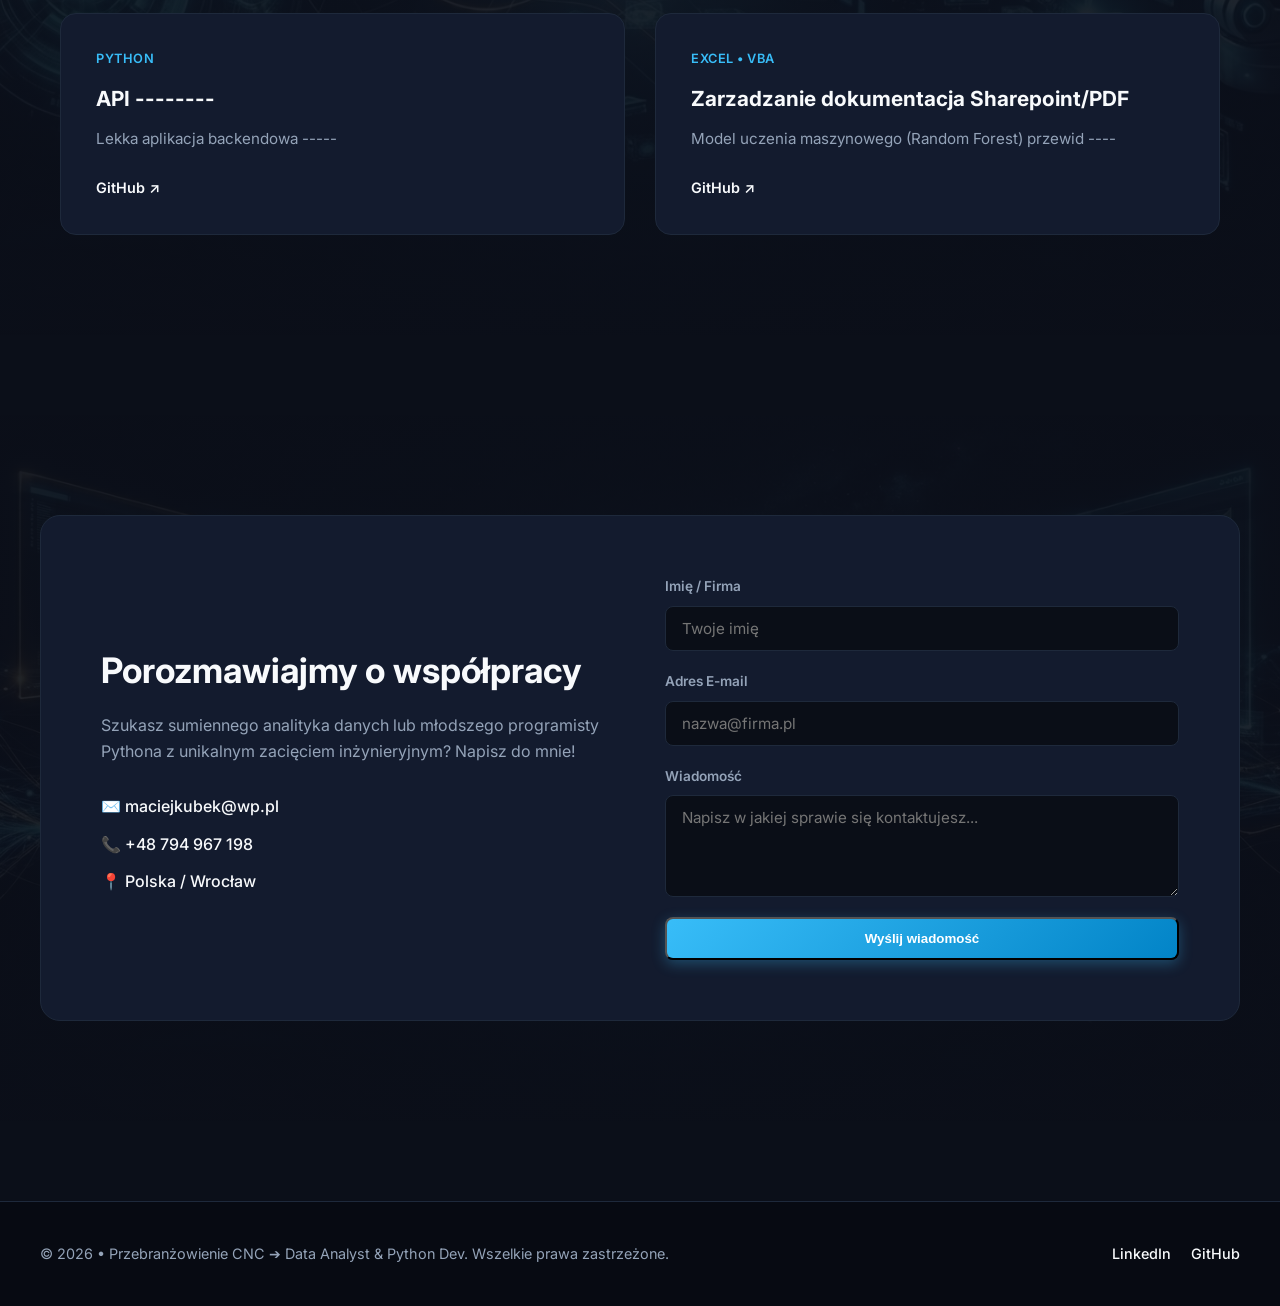
==== commit 5f04ece0: "Upload project 2 description and data" ====
--- a/index.html
+++ b/index.html
@@ -174,15 +174,15 @@
                         <!-- <a href="#" class="project-link demo">Live Demo</a> -->
                     </div>
                 </div>
-                <div class="project-card">
-                    <div class="project-tag">Excel • VBA</div>
-                    <h3>Aplikacja do wpisywania danych zużycia kosztów</h3>
-                    <p>Złożona aplikacja VBA do wpisywania i zarządzania danymi zużycia kosztów narzędziowych UserForms w Excelu.</p>
-                    <div class="project-links">
-                        <a href="https://github.com" target="_blank" class="project-link">GitHub ↗</a>
-                        <a href="#" class="project-link demo">Podgląd</a>
-                    </div>
-                </div>
+                    <div class="project-card">
+                        <div class="project-tag">Excel • VBA • UserForms • Automatyzacja Procesów</div>
+                        <h3>System Automatyzacji Rejestru Narzędzi Obróbczych (koszty operacyjne)</h3>
+                        <p>Autorska aplikacja w Excelu z interfejsem UserForm i logiką VBA, która automatyzuje rejestr zużycia narzędzi, eliminuje błędy ręcznego wpisywania i wysyła powiadomienia mailowe w tle.</p>
+                        <div class="project-links">
+                            <a href="projects/project2.html" class="project-link">Szczegóły ↗</a>
+                            <a href="https://github.com/maciejkubek-maker/" target="_blank" class="project-link">GitHub ↗</a>
+                        </div>
+                    </div>
                 <div class="project-card">
                     <div class="project-tag">Python </div>
                     <h3>API --------</h3>
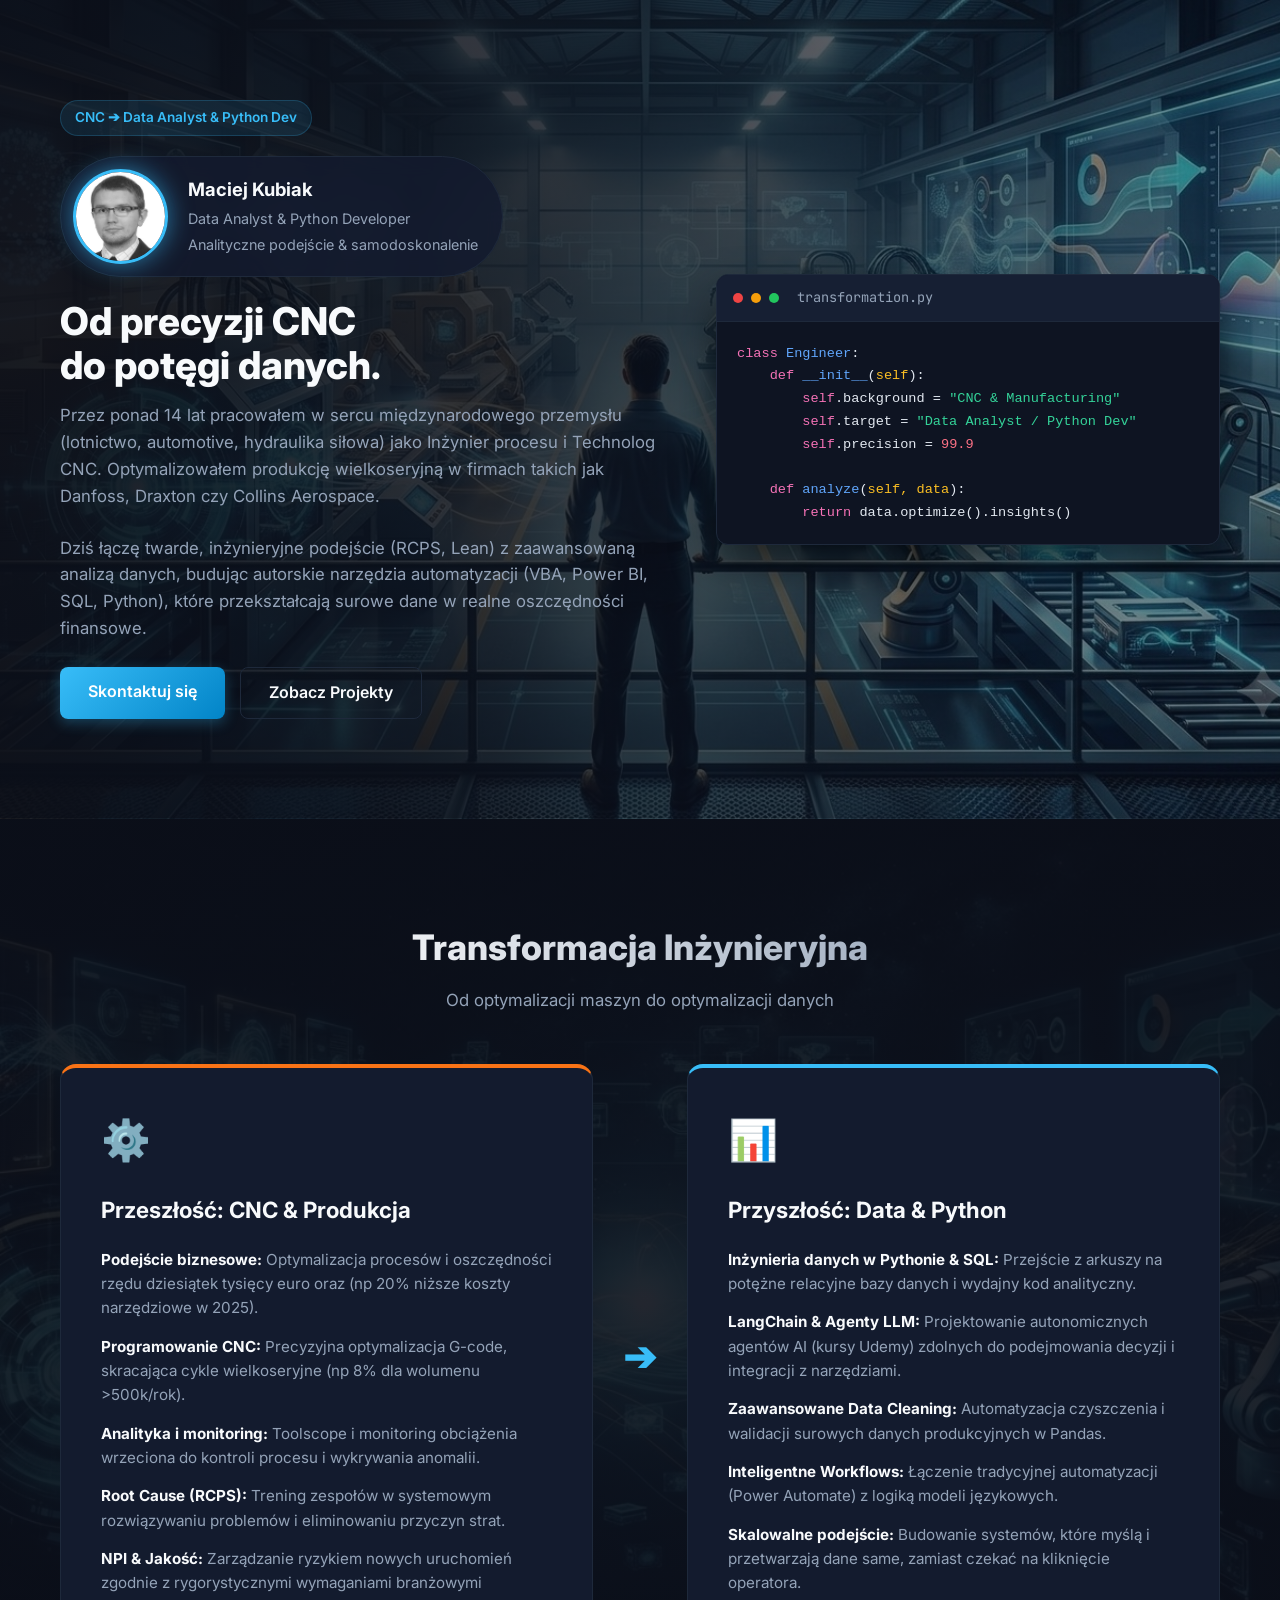
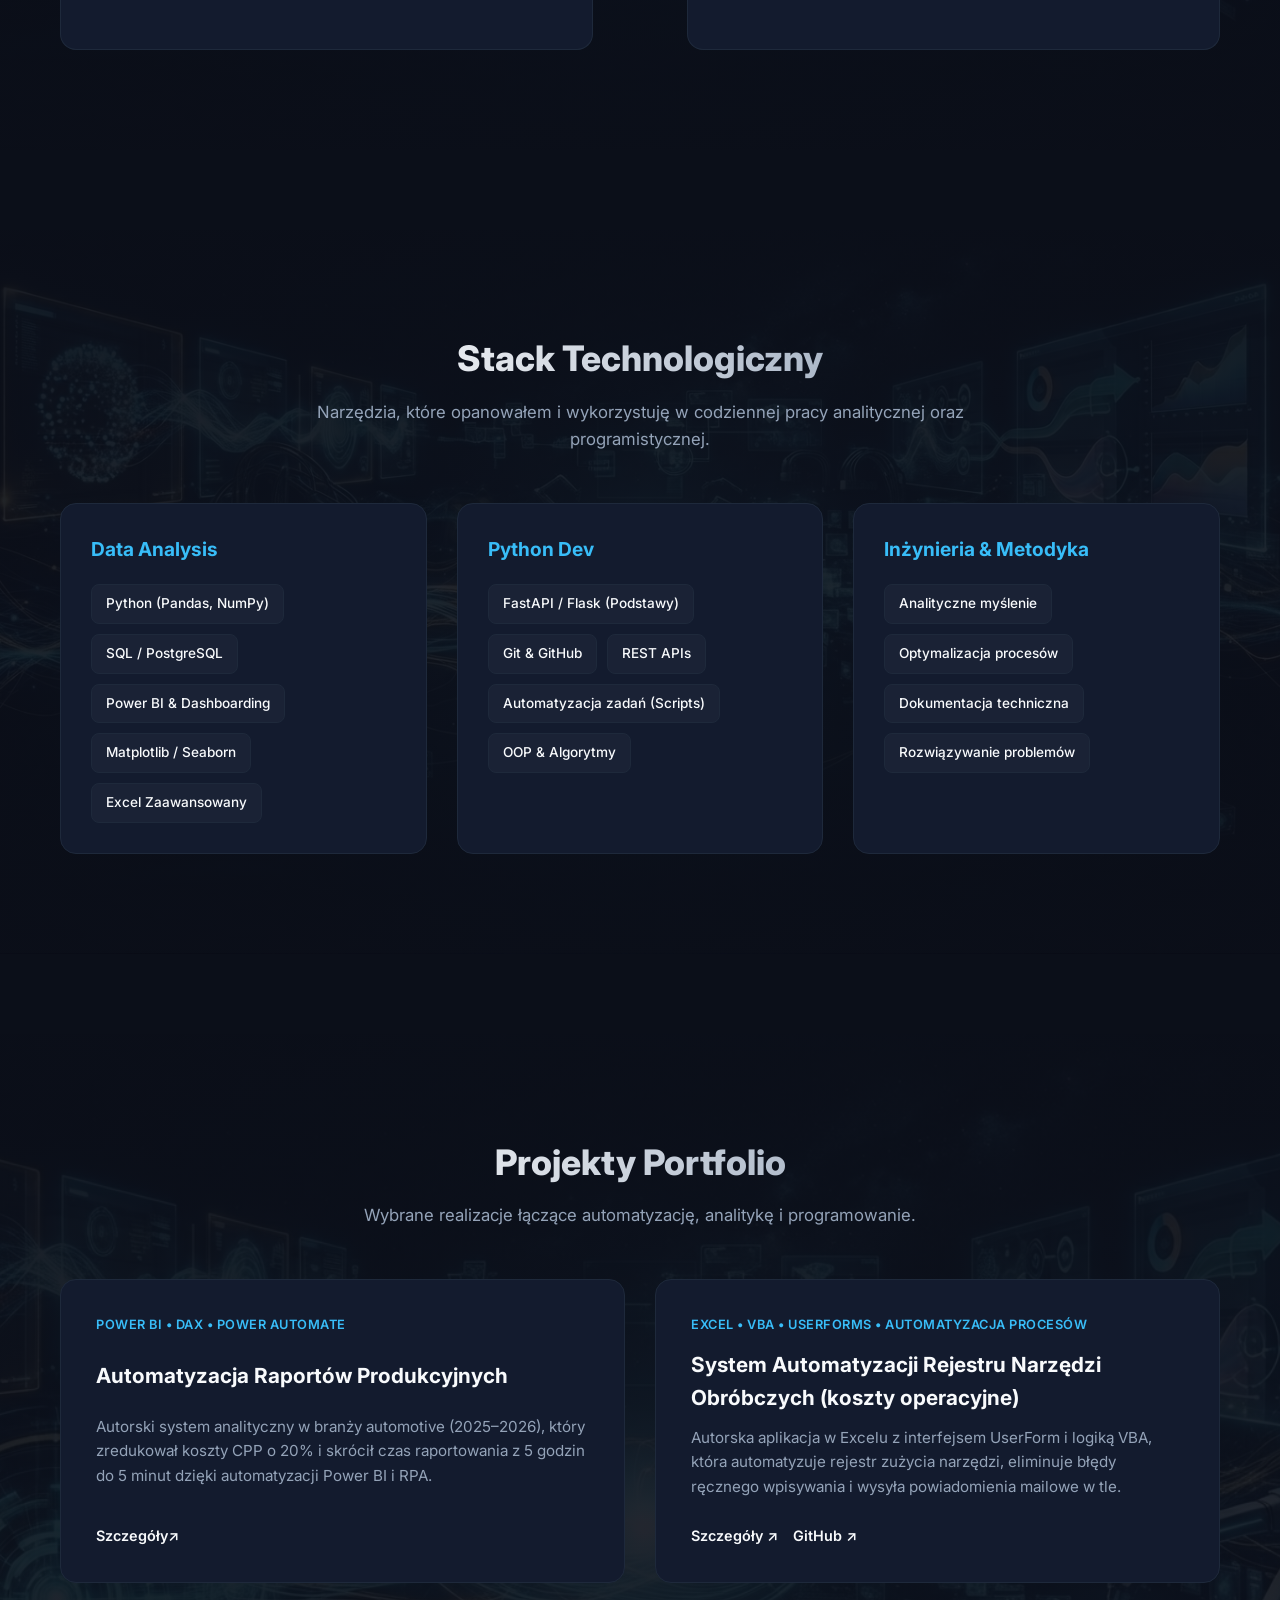
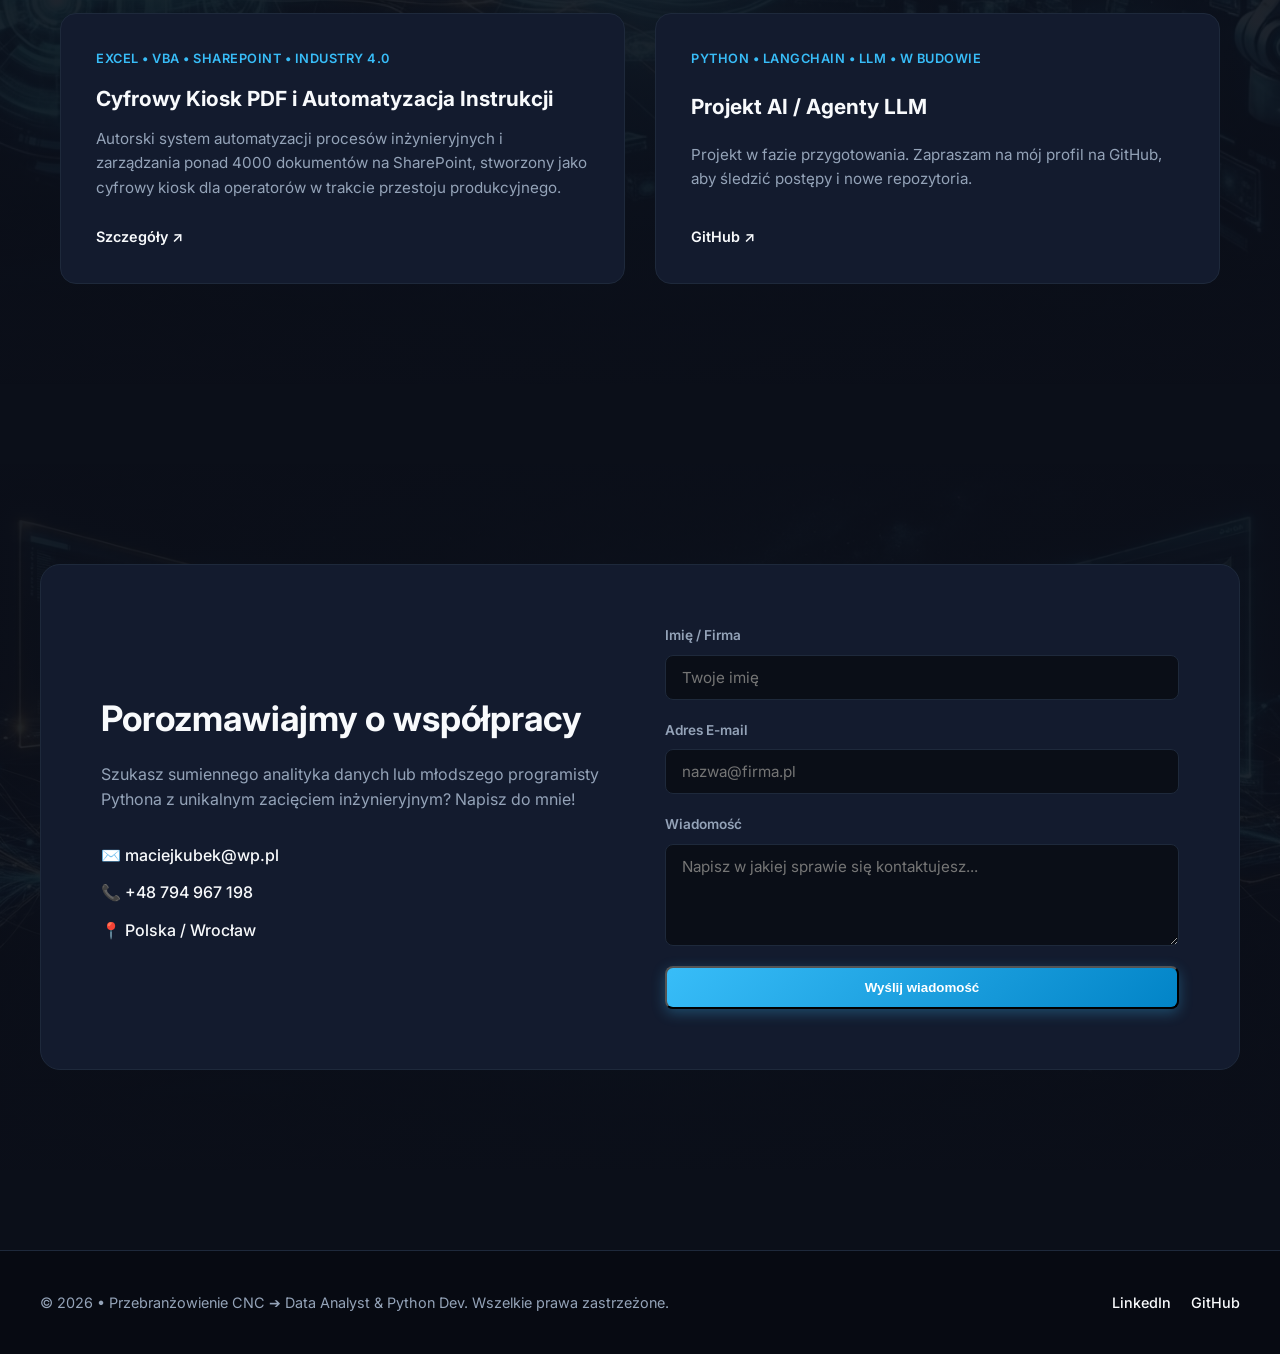
==== commit 1c73b544: "add project 3 data, project 4 as github portfolio" ====
--- a/index.html
+++ b/index.html
@@ -97,8 +97,8 @@
                     <div class="comp-icon">⚙️</div>
                     <h3>Przeszłość: CNC & Produkcja</h3>
                     <ul class="comp-list">
-                        <li><strong>Podejście biznesowe:</strong> Optymalizacja procesów i oszczędności rzędu dziesiątek tysięcy euro oraz ponad 20% niższe koszty narzędziowe.</li>
-                        <li><strong>Programowanie CNC:</strong> Precyzyjna optymalizacja G-code, skracająca cykle wielkoseryjne o ok. 8%.</li>
+                        <li><strong>Podejście biznesowe:</strong> Optymalizacja procesów i oszczędności rzędu dziesiątek tysięcy euro oraz (np 20% niższe koszty narzędziowe w 2025).</li>
+                        <li><strong>Programowanie CNC:</strong> Precyzyjna optymalizacja G-code, skracająca cykle wielkoseryjne (np 8% dla wolumenu >500k/rok).</li>
                         <li><strong>Analityka i monitoring:</strong> Toolscope i monitoring obciążenia wrzeciona do kontroli procesu i wykrywania anomalii.</li>
                         <li><strong>Root Cause (RCPS):</strong> Trening zespołów w systemowym rozwiązywaniu problemów i eliminowaniu przyczyn strat.</li>
                         <li><strong>NPI & Jakość:</strong> Zarządzanie ryzykiem nowych uruchomień zgodnie z rygorystycznymi wymaganiami branżowymi</li>
@@ -170,7 +170,7 @@
                     <h3>Automatyzacja Raportów Produkcyjnych</h3>
                     <p>Autorski system analityczny w branży automotive (2025–2026), który zredukował koszty CPP o 20% i skrócił czas raportowania z 5 godzin do 5 minut dzięki automatyzacji Power BI i RPA.</p>
                     <div class="project-links">
-                        <a href="projects/project1.html" target="_blank" class="project-link">Szczegóły</a>
+                        <a href="projects/project1.html" target="_blank" class="project-link">Szczegóły↗</a>
                         <!-- <a href="#" class="project-link demo">Live Demo</a> -->
                     </div>
                 </div>
@@ -184,19 +184,19 @@
                         </div>
                     </div>
                 <div class="project-card">
-                    <div class="project-tag">Python </div>
-                    <h3>API --------</h3>
-                    <p>Lekka aplikacja backendowa -----</p>
+                    <div class="project-tag">Excel • VBA • SharePoint • Industry 4.0</div>
+                    <h3>Cyfrowy Kiosk PDF i Automatyzacja Instrukcji</h3>
+                    <p>Autorski system automatyzacji procesów inżynieryjnych i zarządzania ponad 4000 dokumentów na SharePoint, stworzony jako cyfrowy kiosk dla operatorów w trakcie przestoju produkcyjnego.</p>
                     <div class="project-links">
-                        <a href="https://github.com" target="_blank" class="project-link">GitHub ↗</a>
+                        <a href="projects/project3.html" class="project-link">Szczegóły ↗</a>
                     </div>
                 </div>
                 <div class="project-card">
-                    <div class="project-tag">Excel • VBA</div>
-                    <h3>Zarzadzanie dokumentacja Sharepoint/PDF</h3>
-                    <p>Model uczenia maszynowego (Random Forest) przewid ---- </p>
+                    <div class="project-tag">Python • LangChain • LLM • W budowie</div>
+                    <h3>Projekt AI / Agenty LLM</h3>
+                    <p>Projekt w fazie przygotowania. Zapraszam na mój profil na GitHub, aby śledzić postępy i nowe repozytoria.</p>
                     <div class="project-links">
-                        <a href="https://github.com" target="_blank" class="project-link">GitHub ↗</a>
+                        <a href="https://github.com/maciejkubek-maker/" target="_blank" class="project-link">GitHub ↗</a>
                     </div>
                 </div>
             </div>
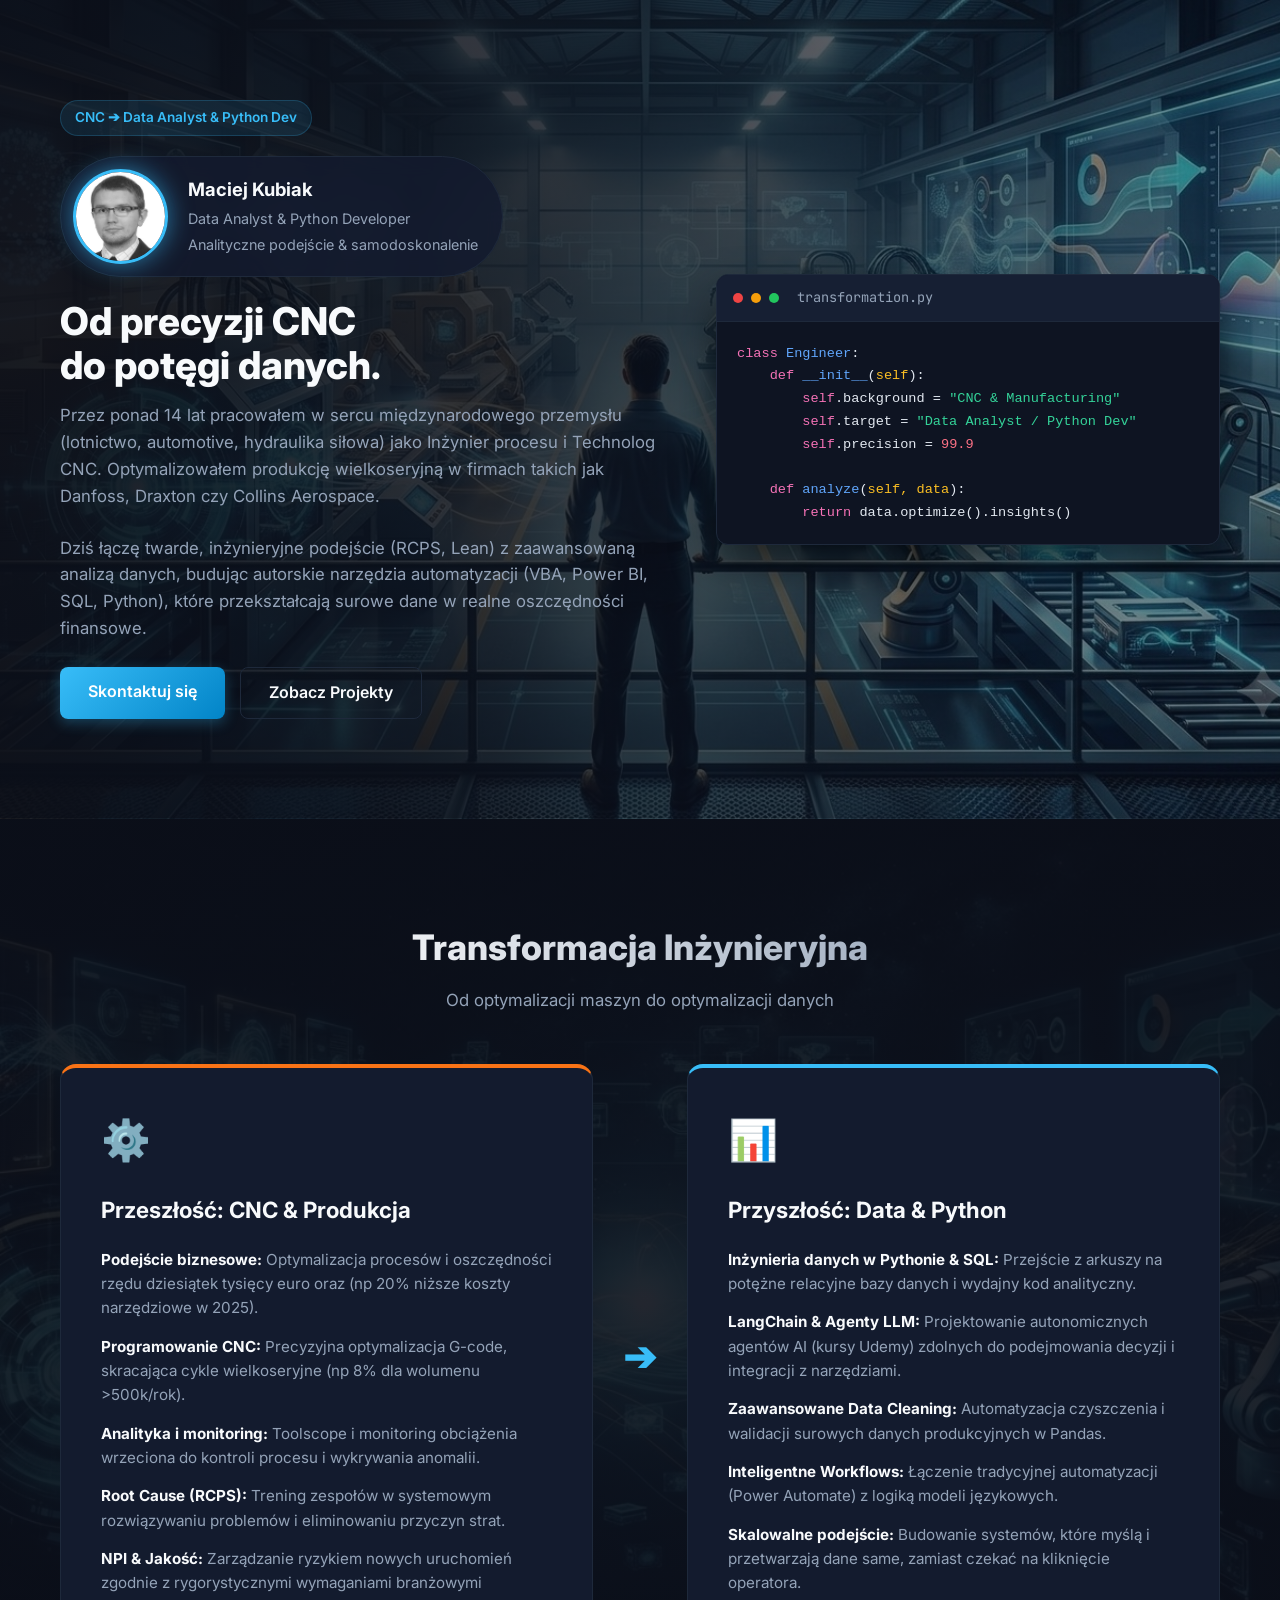
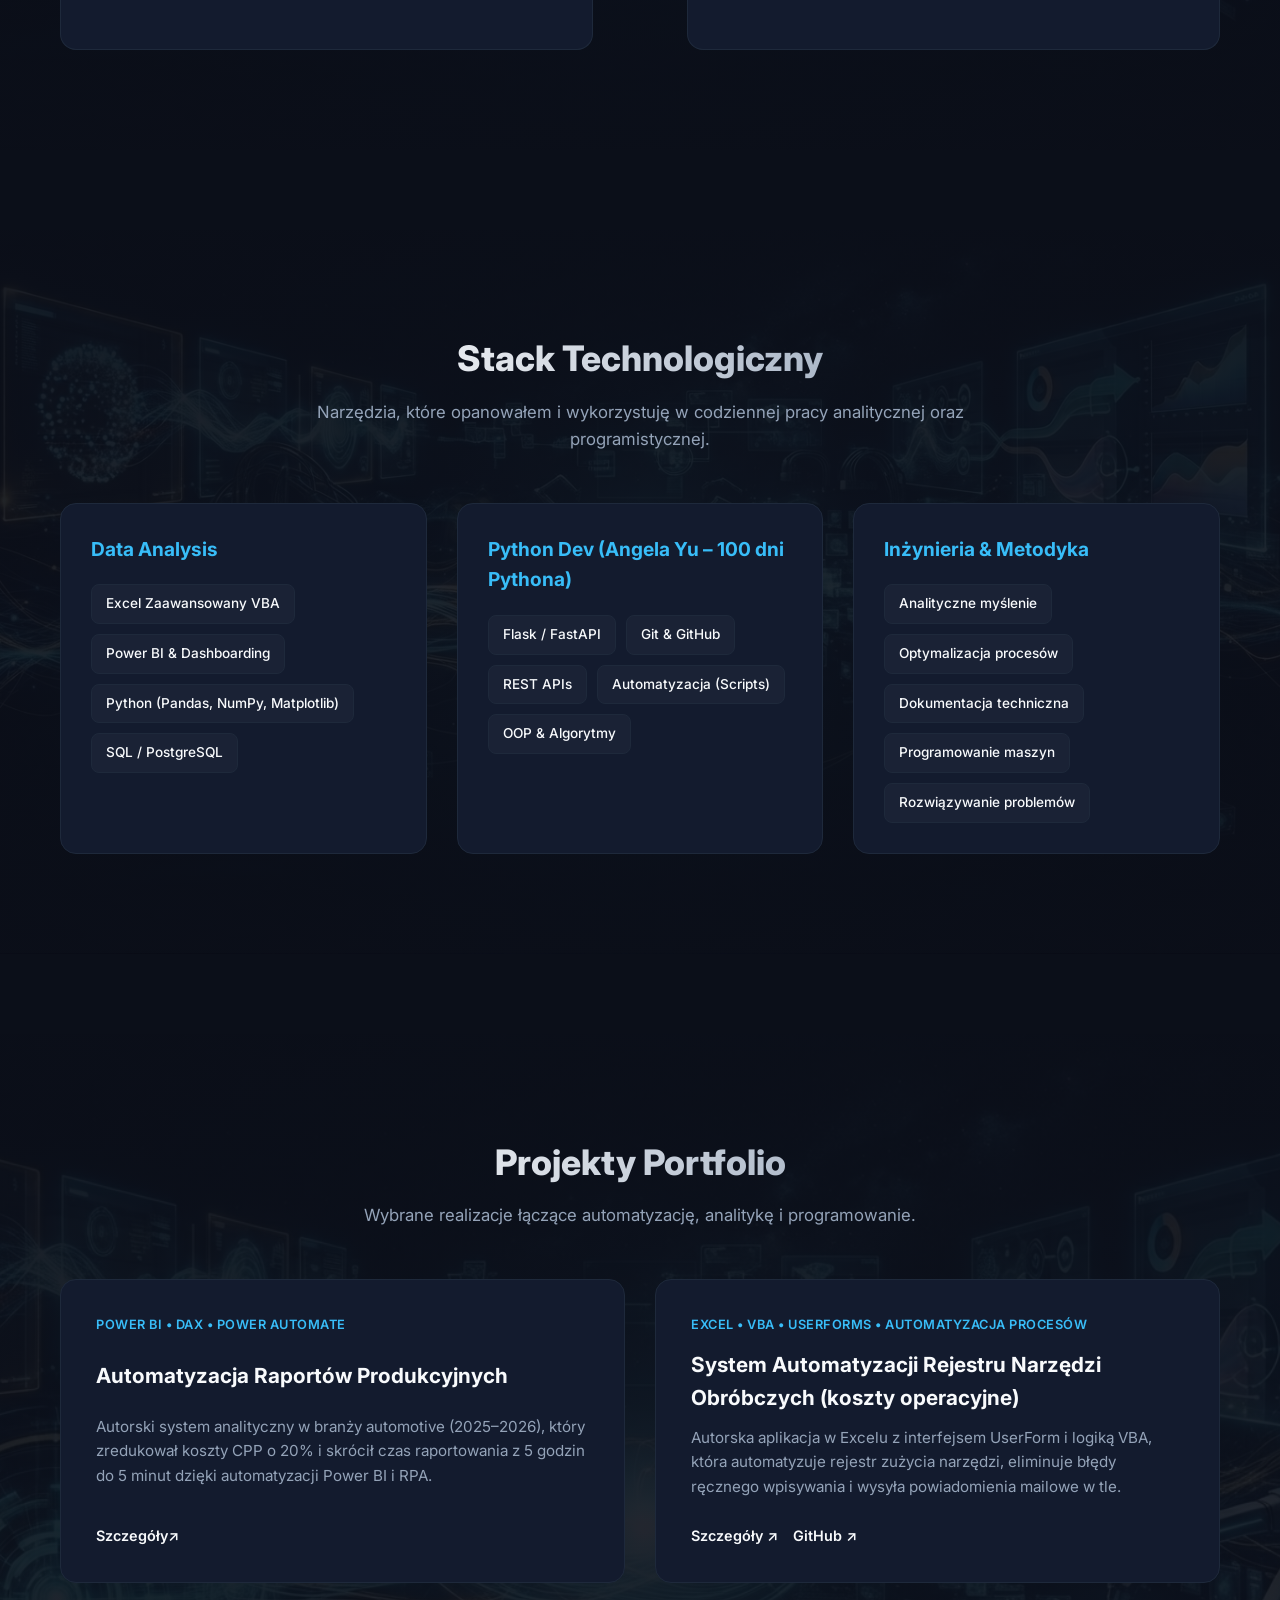
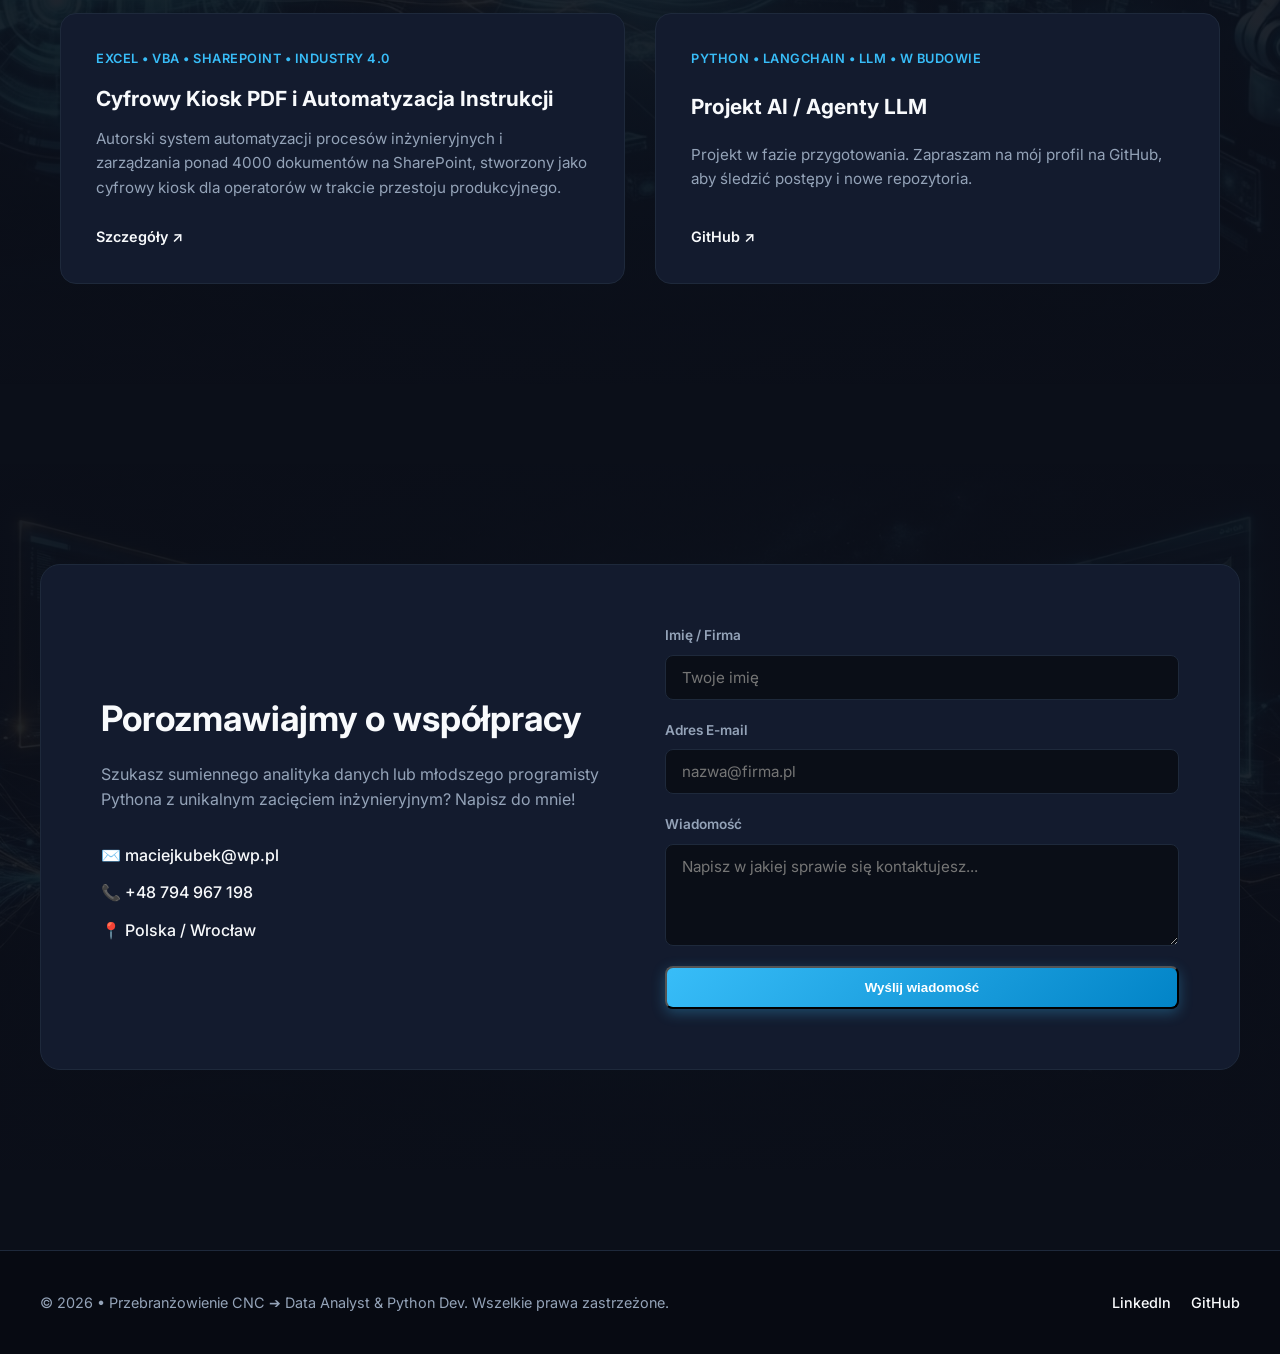
==== commit c0141843: "check data, mobile view check,  pre final version is ready, need to improve sending email" ====
--- a/index.html
+++ b/index.html
@@ -119,7 +119,7 @@
             </div>
         </section>
 
-        <!-- SKILLS / TECH STACK -->
+         <!-- SKILLS / TECH STACK -->
         <section id="skills" class="skills-section">
             <div class="section-header">
                 <h2>Stack Technologiczny</h2>
@@ -129,20 +129,19 @@
                 <div class="skill-category">
                     <h3>Data Analysis</h3>
                     <div class="skill-chips">
-                        <span class="chip">Python (Pandas, NumPy)</span>
+                        <span class="chip">Excel Zaawansowany VBA</span>
+                        <span class="chip">Power BI & Dashboarding</span>
+                        <span class="chip">Python (Pandas, NumPy, Matplotlib)</span>
                         <span class="chip">SQL / PostgreSQL</span>
-                        <span class="chip">Power BI & Dashboarding</span>
-                        <span class="chip">Matplotlib / Seaborn</span>
-                        <span class="chip">Excel Zaawansowany</span>
                     </div>
                 </div>
                 <div class="skill-category">
-                    <h3>Python Dev</h3>
+                    <h3>Python Dev (Angela Yu – 100 dni Pythona)</h3>
                     <div class="skill-chips">
-                        <span class="chip">FastAPI / Flask (Podstawy)</span>
+                        <span class="chip">Flask / FastAPI</span>
                         <span class="chip">Git & GitHub</span>
                         <span class="chip">REST APIs</span>
-                        <span class="chip">Automatyzacja zadań (Scripts)</span>
+                        <span class="chip">Automatyzacja (Scripts)</span>
                         <span class="chip">OOP & Algorytmy</span>
                     </div>
                 </div>
@@ -152,6 +151,7 @@
                         <span class="chip">Analityczne myślenie</span>
                         <span class="chip">Optymalizacja procesów</span>
                         <span class="chip">Dokumentacja techniczna</span>
+                        <span class="chip">Programowanie maszyn</span>
                         <span class="chip">Rozwiązywanie problemów</span>
                     </div>
                 </div>
--- a/src/styles/mobile.css
+++ b/src/styles/mobile.css
@@ -2,13 +2,28 @@
 /* Mobile Specific Layout (<768px) - Final Clean Fix                 */
 /* ================================================================= */
 
+/* Globalna poprawka zapobiegająca wychodzeniu elementów poza ekran */
+*, *::before, *::after {
+    box-sizing: border-box !important;
+}
+
+body {
+    overflow-x: hidden !important;
+    width: 100% !important;
+    max-width: 100% !important;
+    margin: 0 !important;
+    padding: 0 !important;
+}
+
 .mobile-nav-bar {
     display: flex;
 }
 
 .main-container {
-    padding: 0;
-    max-width: 100%;
+    padding: 0 16px !important;
+    width: 100% !important;
+    max-width: 100% !important;
+    overflow-x: hidden !important;
 }
 
 /* Hero Section Mobile */
@@ -17,6 +32,9 @@
     flex-direction: column;
     padding: 85px 16px 50px 16px;
     width: 100%;
+    max-width: 100%;
+    box-sizing: border-box;
+    overflow-x: hidden;
     background: linear-gradient(
             to bottom, 
             rgba(11, 15, 25, 0.95) 0%, 
@@ -32,9 +50,12 @@
     flex-direction: column;
     gap: 20px;
     padding: 0;
-}
-
-/* PRZENIESIENIE I STYLIZACJA: Boks profilu z awatarem u góry */
+    width: 100%;
+    max-width: 100%;
+    box-sizing: border-box;
+}
+
+/* Boks profilu z awatarem u góry */
 .hero-profile-box {
     display: flex;
     flex-direction: column;
@@ -46,10 +67,11 @@
     padding: 20px;
     border-radius: 20px;
     width: 100%;
+    max-width: 100%;
     margin-bottom: 10px;
     box-shadow: 0 10px 30px rgba(0, 0, 0, 0.5);
     box-sizing: border-box;
-    order: -1; /* Wymuszenie pojawienia się na samym początku sekcji */
+    order: -1;
 }
 
 .hero-avatar-large {
@@ -92,6 +114,7 @@
     flex-direction: column;
     gap: 10px;
     width: 100%;
+    max-width: 100%;
 }
 
 .hero-buttons .btn {
@@ -100,7 +123,7 @@
     padding: 10px 20px;
 }
 
-/* CAŁKOWITE USUNIĘCIE STAREGO TERMINALA Z DOŁU */
+/* Usunięcie starego terminala z dołu */
 .hero-card-visual {
     display: none !important;
 }
@@ -108,11 +131,12 @@
 /* Global Sections Mobile Background & Proper Scaling */
 .about-section,
 .skills-section,
-.projects-section,
-.contact-section {
-    padding: 60px 16px;
-    width: 100%;
-    box-sizing: border-box;
+.projects-section {
+    padding: 60px 0;
+    width: 100%;
+    max-width: 100%;
+    box-sizing: border-box;
+    overflow-x: hidden;
     background: 
         linear-gradient(
             to bottom, 
@@ -126,10 +150,33 @@
     background-repeat: no-repeat;
 }
 
+/* Contact Section Mobile */
+.contact-section {
+    padding: 60px 0;
+    width: 100%;
+    max-width: 100%;
+    box-sizing: border-box;
+    overflow-x: hidden;
+    background: 
+        linear-gradient(
+            to bottom, 
+            rgba(11, 15, 25, 0.95) 0%, 
+            rgba(11, 15, 25, 0.90) 50%, 
+            rgba(11, 15, 25, 0.95) 100%
+        ),
+        url('../images/background.jpg');
+    background-size: cover;
+    background-position: center;
+    background-repeat: no-repeat;
+}
+
 /* Section Headers Scaling for Mobile */
 .section-header {
     margin: 0 auto 30px auto;
     padding: 0 10px;
+    width: 100%;
+    max-width: 100%;
+    box-sizing: border-box;
 }
 
 .section-header h2 {
@@ -146,6 +193,9 @@
     display: flex;
     flex-direction: column;
     gap: 20px;
+    width: 100%;
+    max-width: 100%;
+    box-sizing: border-box;
 }
 
 .arrow-bridge {
@@ -160,6 +210,9 @@
     display: flex;
     flex-direction: column;
     gap: 20px;
+    width: 100%;
+    max-width: 100%;
+    box-sizing: border-box;
 }
 
 /* Projects Section */
@@ -167,22 +220,25 @@
     display: flex;
     flex-direction: column;
     gap: 20px;
-}
-
-/* Karty w sekcjach mobilnych (wspólne style) */
+    width: 100%;
+    max-width: 100%;
+    box-sizing: border-box;
+}
+
+/* Karty w sekcjach mobilnych */
 .comp-card,
 .skill-category,
-.project-card,
-.contact-container {
-    background: rgba(19, 27, 46, 0.75); /* Półprzezroczyste tło */
-    backdrop-filter: blur(12px);         /* Efekt rozmycia tła pod kartą */
-    -webkit-backdrop-filter: blur(12px); /* Wsparcie dla przeglądarki Safari */
-    border: 1px solid rgba(56, 189, 248, 0.2); /* Delikatna, spójna ramka */
+.project-card {
+    background: rgba(19, 27, 46, 0.75);
+    backdrop-filter: blur(12px);
+    -webkit-backdrop-filter: blur(12px);
+    border: 1px solid rgba(56, 189, 248, 0.2);
     border-radius: 16px;
     padding: 24px 20px;
     box-sizing: border-box;
     width: 100%;
-    box-shadow: 0 8px 32px rgba(0, 0, 0, 0.3); /* Dodatkowa głębia */
+    max-width: 100%;
+    box-shadow: 0 8px 32px rgba(0, 0, 0, 0.3);
 }
 
 .comp-card h3,
@@ -195,34 +251,86 @@
     margin-bottom: 10px;
 }
 
-/* Korekta wyglądu tekstu wewnątrz kart w Stacku */
 .skill-category .skill-chips, 
 .skill-category p,
 .comp-card ul {
     margin-top: 12px;
 }
 
-/* Contact Section */
+/* Contact Section Container & Form */
 .contact-container {
-    display: flex;
-    flex-direction: column;
-    gap: 25px;
+    background: rgba(19, 27, 46, 0.75) !important;
+    backdrop-filter: blur(12px) !important;
+    -webkit-backdrop-filter: blur(12px) !important;
+    border: 1px solid rgba(56, 189, 248, 0.2) !important;
+    border-radius: 20px !important;
+    padding: 24px 16px !important;
+    width: 100% !important;
+    max-width: 100% !important;
+    box-sizing: border-box !important;
+    margin: 0 auto !important;
+    box-shadow: 0 8px 32px rgba(0, 0, 0, 0.3) !important;
+    display: flex !important;
+    flex-direction: column !important;
+    gap: 20px !important;
+    overflow: hidden !important;
 }
 
 .contact-text h2 {
-    font-size: 1.6rem;
+    font-size: 1.5rem;
 }
 
 .contact-form {
-    display: flex;
-    flex-direction: column;
-    gap: 15px;
+    display: flex !important;
+    flex-direction: column !important;
+    gap: 15px !important;
+    width: 100% !important;
+    max-width: 100% !important;
+    box-sizing: border-box !important;
+}
+
+.form-group {
+    width: 100% !important;
+    max-width: 100% !important;
+    box-sizing: border-box !important;
+}
+
+.contact-form input,
+.contact-form textarea {
+    width: calc(100% - 8px) !important;
+    max-width: 100% !important;
+    box-sizing: border-box !important;
+    margin-left: 4px !important;
+    display: block !important;
+}
+
+.contact-form button {
+    width: calc(100% - 8px) !important;
+    margin-left: 4px !important;
+    box-sizing: border-box !important;
 }
 
 /* Footer */
 .footer-content {
+    display: flex;
     flex-direction: column;
     text-align: center;
     gap: 15px;
     padding: 20px 16px;
+    width: 100%;
+    max-width: 100%;
+    box-sizing: border-box;
+}
+
+/* Numer telefonu – nie łam między cyframi na mobile */
+
+
+.contact-details {
+    display: flex;
+    flex-direction: column;
+    gap: 8px;
+}
+
+.contact-details span {
+    white-space: nowrap;
 }
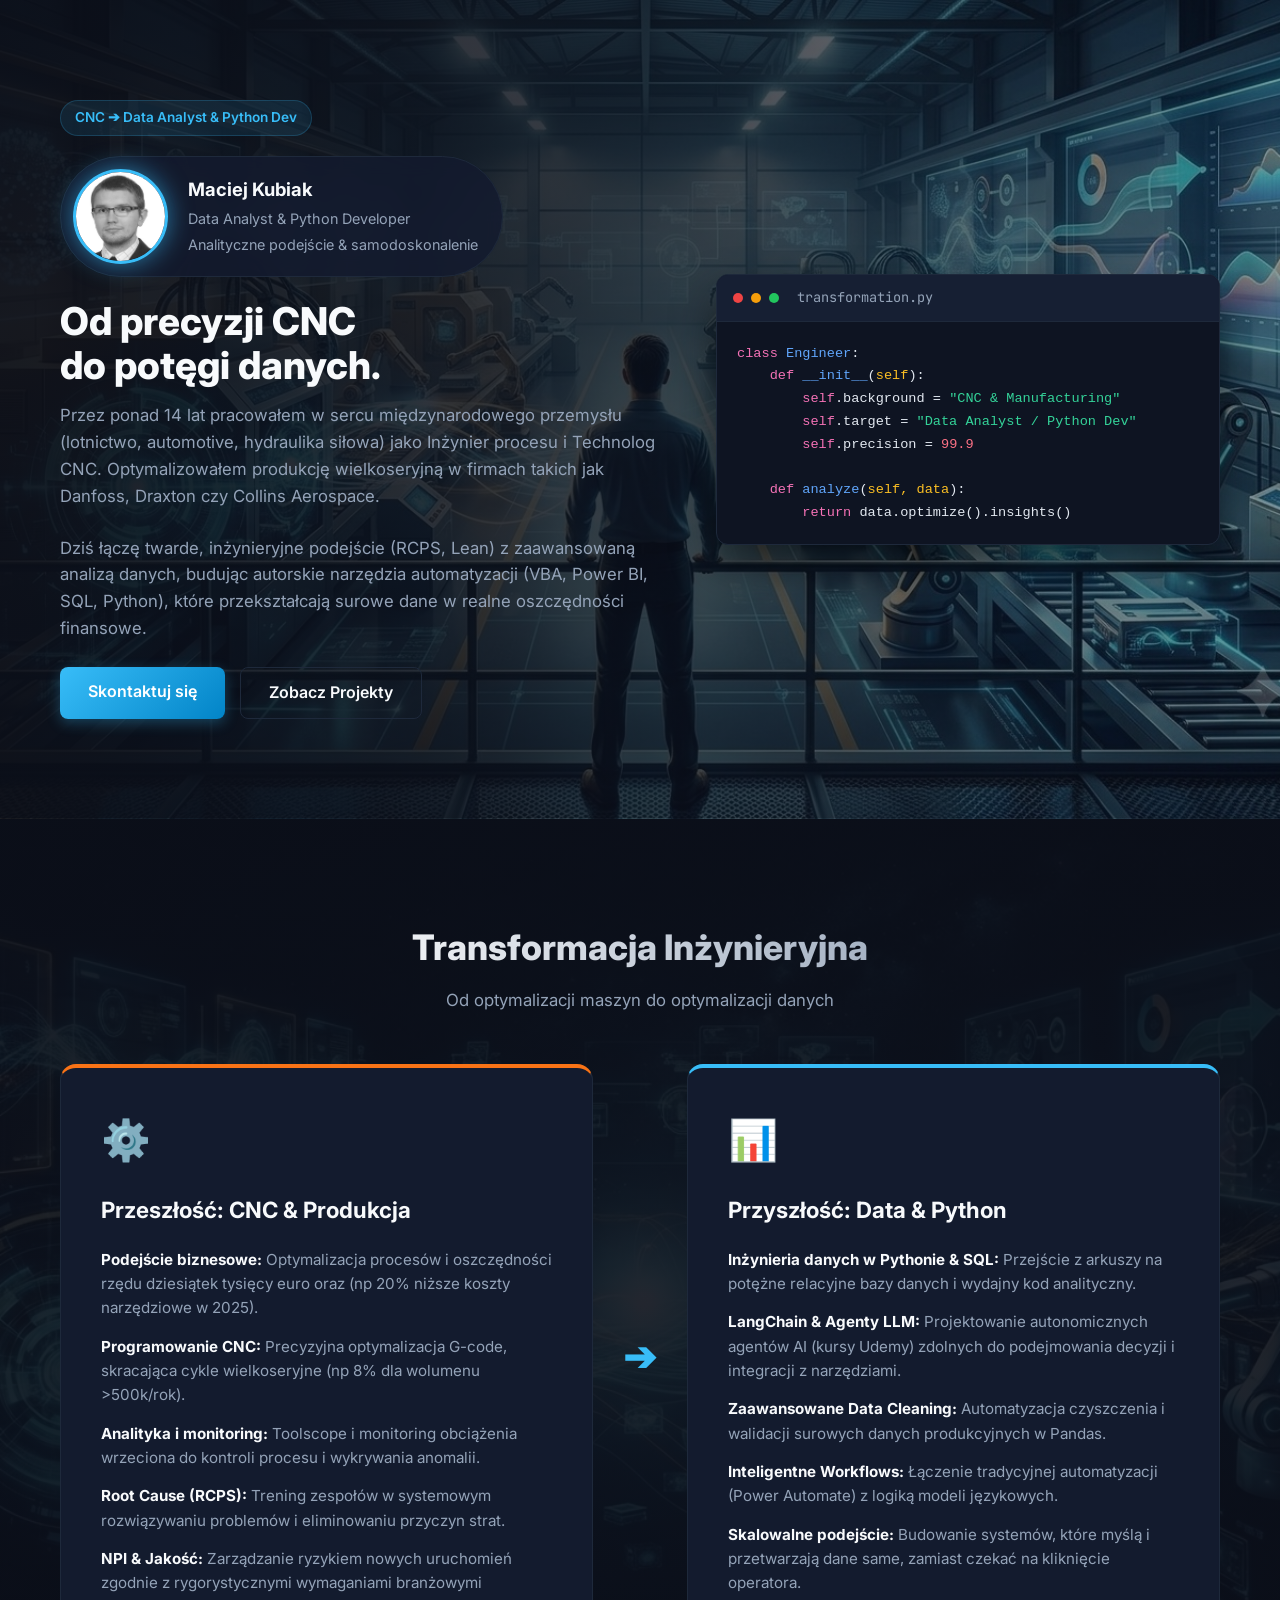
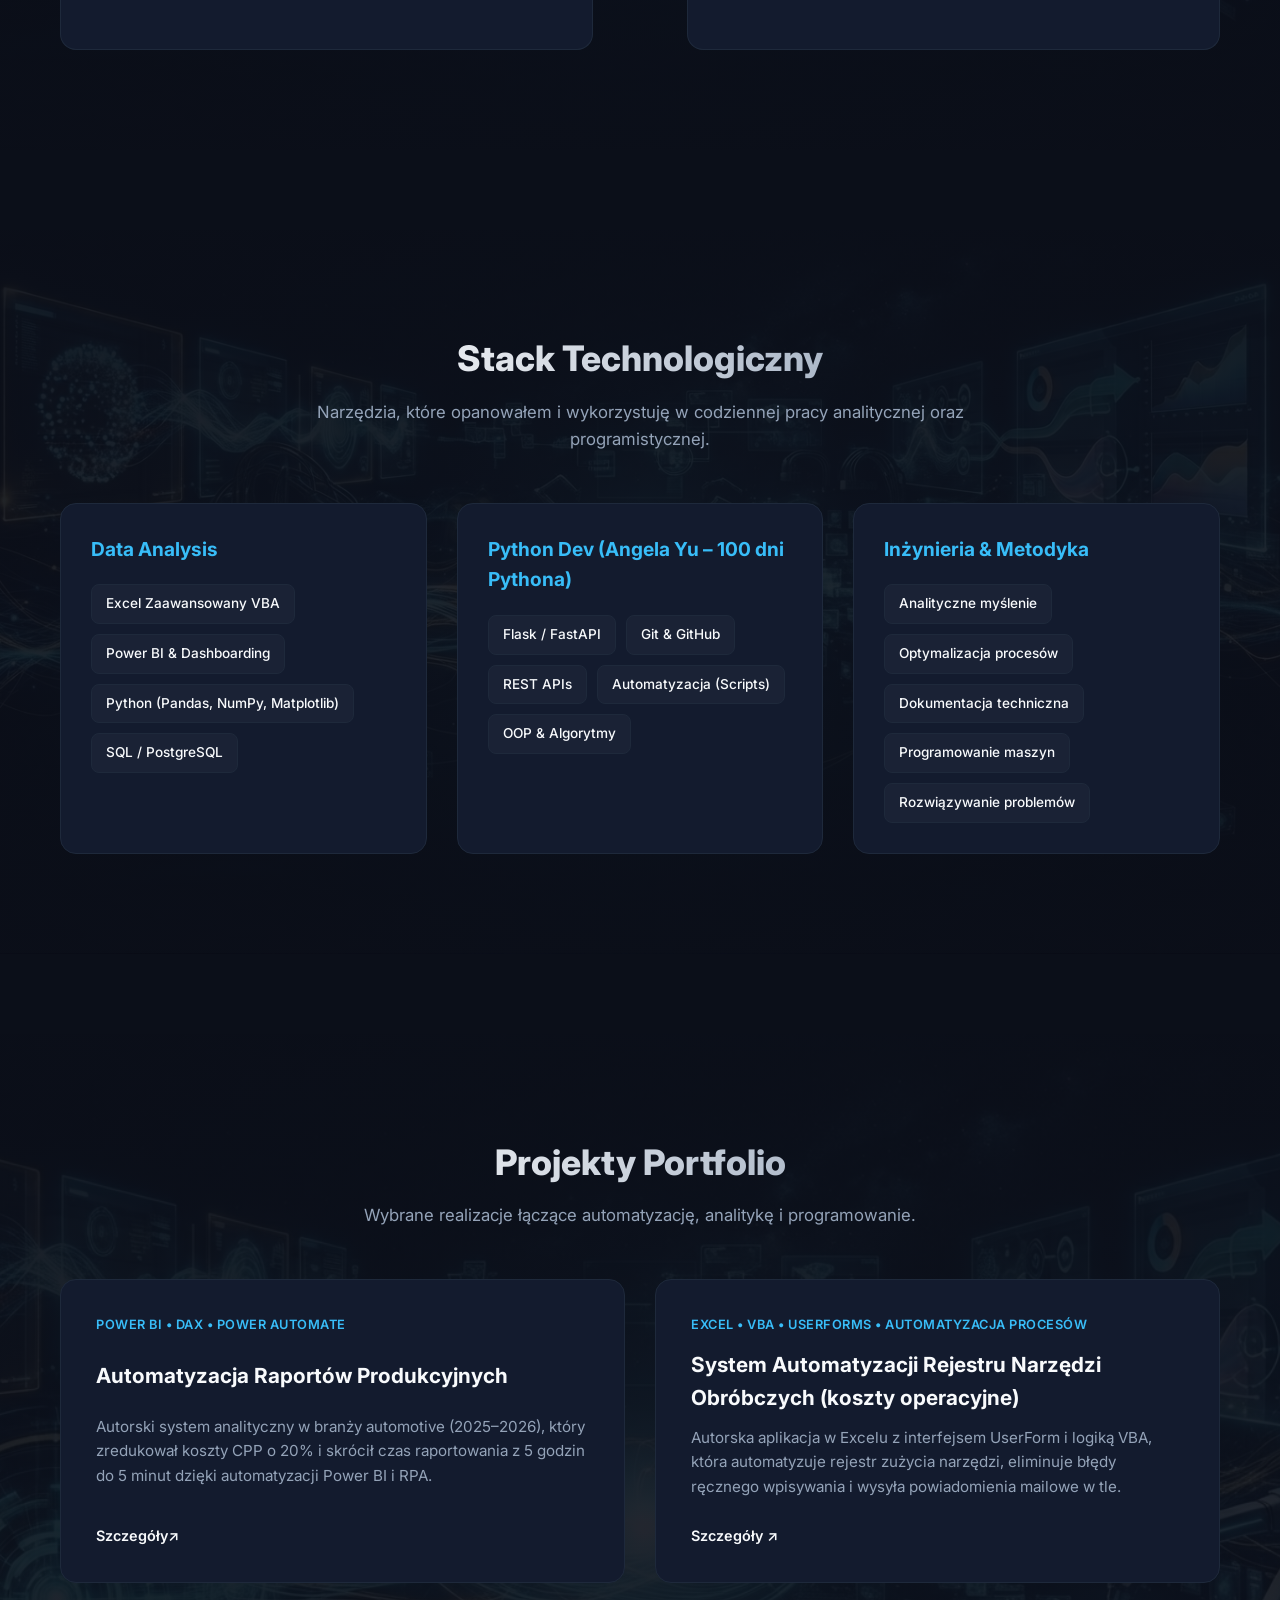
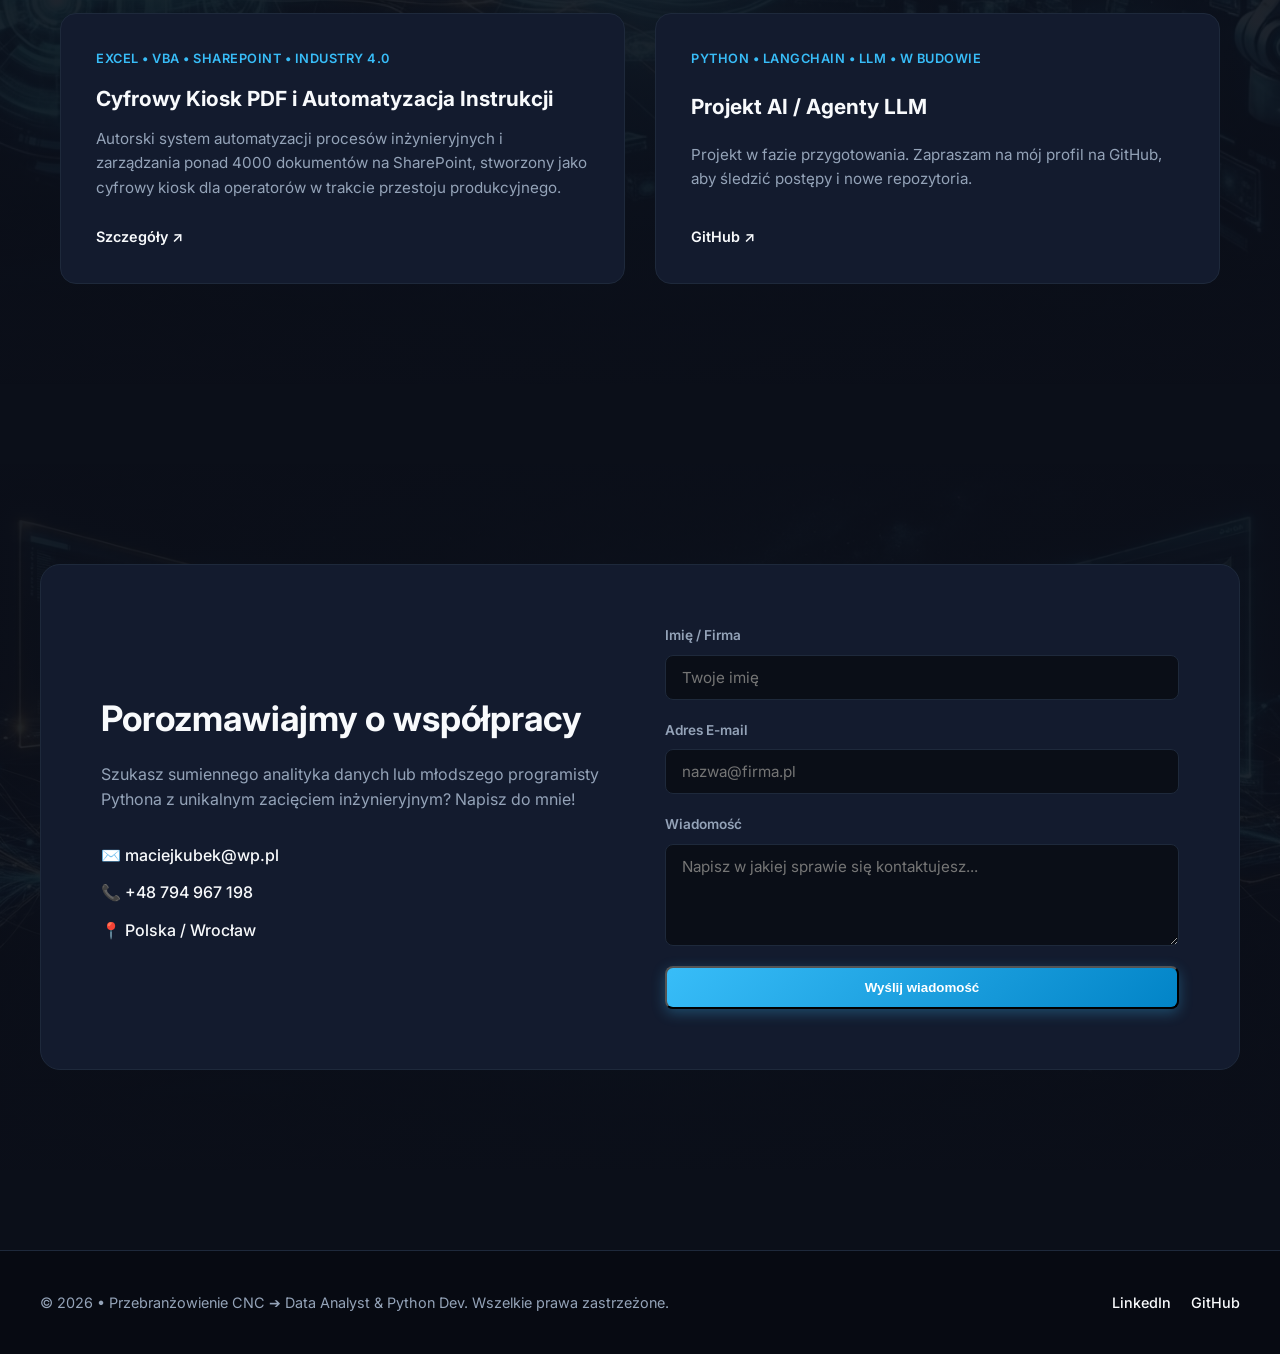
==== commit 09241444: "link removed to github for project 2" ====
--- a/index.html
+++ b/index.html
@@ -170,7 +170,7 @@
                     <h3>Automatyzacja Raportów Produkcyjnych</h3>
                     <p>Autorski system analityczny w branży automotive (2025–2026), który zredukował koszty CPP o 20% i skrócił czas raportowania z 5 godzin do 5 minut dzięki automatyzacji Power BI i RPA.</p>
                     <div class="project-links">
-                        <a href="projects/project1.html" target="_blank" class="project-link">Szczegóły↗</a>
+                        <a href="projects/project1.html" class="project-link">Szczegóły↗</a>
                         <!-- <a href="#" class="project-link demo">Live Demo</a> -->
                     </div>
                 </div>
@@ -180,7 +180,7 @@
                         <p>Autorska aplikacja w Excelu z interfejsem UserForm i logiką VBA, która automatyzuje rejestr zużycia narzędzi, eliminuje błędy ręcznego wpisywania i wysyła powiadomienia mailowe w tle.</p>
                         <div class="project-links">
                             <a href="projects/project2.html" class="project-link">Szczegóły ↗</a>
-                            <a href="https://github.com/maciejkubek-maker/" target="_blank" class="project-link">GitHub ↗</a>
+                            <!-- <a href="https://github.com/maciejkubek-maker/" target="_blank" class="project-link">GitHub ↗</a> -->
                         </div>
                     </div>
                 <div class="project-card">
@@ -214,31 +214,33 @@
                         <span>📍 Polska / Wrocław </span>
                     </div>
                 </div>
-                <form class="contact-form" id="contactForm" onsubmit="event.preventDefault(); alert('Wiadomość wysłana pomyślnie!');">
+                <!-- Zastąp "TWOJ_KOD_FORM" swoim unikalnym identyfikatorem z Formspree -->
+                <form class="contact-form" id="contactForm" action="https://formspree.io/f/xzebgkdy" method="POST">
                     <div class="form-group">
                         <label for="name">Imię / Firma</label>
-                        <input type="text" id="name" required placeholder="Twoje imię">
+                        <input type="text" id="name" name="name" required placeholder="Twoje imię">
                     </div>
                     <div class="form-group">
                         <label for="email">Adres E-mail</label>
-                        <input type="email" id="email" required placeholder="nazwa@firma.pl">
+                        <input type="email" id="email" name="email" required placeholder="nazwa@firma.pl">
                     </div>
                     <div class="form-group">
                         <label for="message">Wiadomość</label>
-                        <textarea id="message" rows="4" required placeholder="Napisz w jakiej sprawie się kontaktujesz..."></textarea>
+                        <textarea id="message" name="message" rows="4" required placeholder="Napisz w jakiej sprawie się kontaktujesz..."></textarea>
                     </div>
                     <button type="submit" class="btn btn-primary btn-full">Wyślij wiadomość</button>
                 </form>
             </div>
         </section>
+
     </main>
 
     <footer>
         <div class="footer-content">
             <p>&copy; 2026 • Przebranżowienie CNC ➔ Data Analyst & Python Dev. Wszelkie prawa zastrzeżone.</p>
             <div class="socials">
-                <a href="https://linkedin.com" target="_blank">LinkedIn</a>
-                <a href="https://github.com" target="_blank">GitHub</a>
+                <a href="https://www.linkedin.com/in/maciej-kubiak-/" target="_blank">LinkedIn</a>
+                <a href="https://github.com/maciejkubek-maker/" target="_blank">GitHub</a>
             </div>
         </div>
     </footer>
